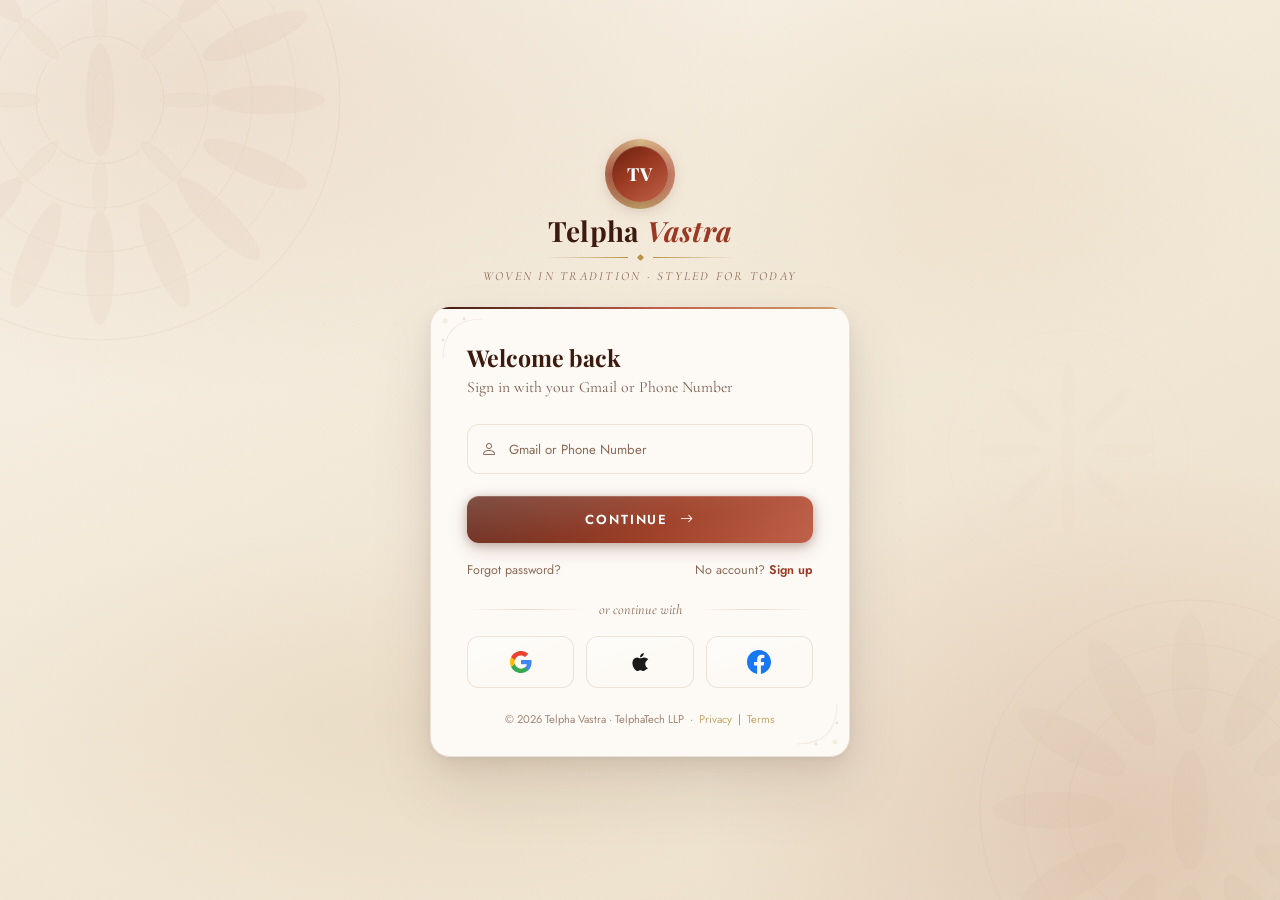
==== index.html @ 38abbd80 "update login and signup" ====
<!DOCTYPE html>
<html lang="en">
<head>
<meta charset="UTF-8">
<meta name="viewport" content="width=device-width, initial-scale=1.0">
<title>Telpha Vastra — Login</title>
<link href="https://fonts.googleapis.com/css2?family=Playfair+Display:ital,wght@0,600;0,700;0,800;1,600;1,700&family=Cormorant+Garamond:ital,wght@0,300;0,400;0,600;1,300;1,400&family=Jost:wght@300;400;500;600;700&display=swap" rel="stylesheet">
<link rel="stylesheet" href="https://cdn.jsdelivr.net/npm/bootstrap-icons@1.11.3/font/bootstrap-icons.min.css">

<style>
:root {
  --c-bg:        #f7f2eb;
  --c-surface:   #fdfaf6;
  --c-border:    rgba(180,140,100,0.22);
  --c-border-h:  rgba(155,58,34,0.5);
  --c-gold:      #b8934a;
  --c-gold-lt:   #d4af70;
  --c-brown:     #3d1a0e;
  --c-accent:    #9b3a22;
  --c-accent2:   #c0614a;
  --c-muted:     #8a6a56;
  --c-text:      #2a1208;
  --c-sub:       #7a5e4e;
  --radius-card: 20px;
  --radius-input:12px;
  --radius-btn:  12px;
  --shadow-card:
    0 2px 4px rgba(61,26,14,.04),
    0 8px 24px rgba(61,26,14,.08),
    0 32px 64px rgba(61,26,14,.10);
  --shadow-btn:
    0 2px 8px rgba(91,30,16,.25),
    0 6px 20px rgba(91,30,16,.20),
    inset 0 1px 0 rgba(255,255,255,.18);
  --transition: 0.22s cubic-bezier(.4,0,.2,1);
}

*, *::before, *::after { margin:0; padding:0; box-sizing:border-box; }
html, body { height:100%; font-family:'Jost',sans-serif; background:var(--c-bg); color:var(--c-text); -webkit-font-smoothing:antialiased; }

/* ── Full-screen centred layout ── */
.screen {
  min-height: 100vh;
  display: grid;
  place-items: center;
  padding: 24px 16px;
  position: relative;
  overflow: hidden;
}

/* ── Background ── */
.bg { position:fixed; inset:0; z-index:0; pointer-events:none; }
.bg::before {
  content:'';
  position:absolute; inset:0;
  background:
    radial-gradient(ellipse 70% 55% at 15%  8%,  rgba(196,149,106,.20) 0%, transparent 65%),
    radial-gradient(ellipse 55% 70% at 88% 92%,  rgba(155, 58, 34,.14) 0%, transparent 60%),
    radial-gradient(ellipse 45% 45% at 75% 18%,  rgba(201,169,110,.10) 0%, transparent 55%),
    radial-gradient(ellipse 60% 40% at 30% 80%,  rgba(180,140, 80,.10) 0%, transparent 55%),
    linear-gradient(155deg, #f9f4ec 0%, #f3e9d8 45%, #ece0ca 100%);
}
.bg-mandala { position:absolute; fill:none; stroke-linecap:round; }
.bg-mandala.m1 { width:520px; height:520px; top:-160px; left:-160px; opacity:.065; animation:mSpin 90s linear infinite; transform-origin:260px 260px; }
.bg-mandala.m2 { width:460px; height:460px; bottom:-140px; right:-140px; opacity:.055; animation:mSpin 110s linear infinite reverse; transform-origin:230px 230px; }
.bg-mandala.m3 { width:270px; height:270px; top:50%; right:6%; margin-top:-135px; opacity:.04; animation:mSpin 75s linear infinite; transform-origin:135px 135px; }
@keyframes mSpin { to { transform:rotate(360deg); } }
.bg-diamonds {
  position:absolute; inset:0;
  background-image:
    linear-gradient(45deg,  rgba(184,147,74,.07) 1px, transparent 1px),
    linear-gradient(-45deg, rgba(184,147,74,.07) 1px, transparent 1px);
  background-size:36px 36px;
  mask-image:radial-gradient(ellipse 80% 80% at 50% 50%, black 20%, transparent 75%);
  -webkit-mask-image:radial-gradient(ellipse 80% 80% at 50% 50%, black 20%, transparent 75%);
}
.bg-grain {
  position:absolute; inset:0;
  background-image:url("data:image/svg+xml,%3Csvg xmlns='http://www.w3.org/2000/svg' width='300' height='300'%3E%3Cfilter id='n'%3E%3CfeTurbulence type='fractalNoise' baseFrequency='.85' numOctaves='4' stitchTiles='stitch'/%3E%3C/filter%3E%3Crect width='300' height='300' filter='url(%23n)' opacity='.035'/%3E%3C/svg%3E");
  opacity:.6;
}

/* ── Card wrapper ── */
.card-wrap {
  position:relative; z-index:10;
  width:100%; max-width:420px;
  animation:cardRise .7s cubic-bezier(.16,1,.3,1) both;
}
@keyframes cardRise {
  from { opacity:0; transform:translateY(28px) scale(.98); }
  to   { opacity:1; transform:translateY(0)    scale(1);   }
}

/* ── Brand ── */
.brand {
  display:flex; flex-direction:column; align-items:center;
  margin-bottom:22px;
  animation:cardRise .7s .05s cubic-bezier(.16,1,.3,1) both;
}
.brand-seal {
  position:relative; width:62px; height:62px; margin-bottom:12px;
}
.brand-seal::before {
  content:'';
  position:absolute; inset:-4px; border-radius:50%;
  background:conic-gradient(var(--c-gold-lt) 0deg, var(--c-accent2) 90deg, var(--c-gold) 180deg, var(--c-accent) 270deg, var(--c-gold-lt) 360deg);
  animation:ringSpinGold 6s linear infinite; opacity:.75;
}
@keyframes ringSpinGold { to { transform:rotate(360deg); } }
.brand-seal-inner {
  position:absolute; inset:3px; border-radius:50%;
  background:linear-gradient(145deg,#6b2010,#9b3a22 45%,#c0614a);
  display:flex; align-items:center; justify-content:center;
  box-shadow:0 4px 18px rgba(91,30,16,.35),inset 0 1px 0 rgba(255,255,255,.18);
  z-index:1;
}
.brand-seal-inner span {
  font-family:'Playfair Display',serif; font-weight:800; font-size:18px;
  color:#fff; letter-spacing:.04em; user-select:none;
}
.brand-name {
  font-family:'Playfair Display',serif; font-weight:700;
  font-size:1.75rem; color:var(--c-brown); letter-spacing:.01em; line-height:1;
}
.brand-name i { font-style:italic; color:var(--c-accent); }
.brand-rule {
  display:flex; align-items:center; gap:10px;
  width:190px; margin-top:10px;
}
.brand-rule::before,.brand-rule::after {
  content:''; flex:1; height:1px;
}
.brand-rule::before { background:linear-gradient(90deg,transparent,var(--c-gold)); }
.brand-rule::after  { background:linear-gradient(90deg,var(--c-gold),transparent); }
.brand-rule-dot { width:5px; height:5px; background:var(--c-gold); border-radius:1px; transform:rotate(45deg); }
.brand-sub {
  font-family:'Cormorant Garamond',serif; font-style:italic;
  font-size:.78rem; color:var(--c-muted);
  letter-spacing:.18em; text-transform:uppercase; margin-top:8px;
}

/* ── Card ── */
.card {
  background:var(--c-surface);
  border:1px solid var(--c-border);
  border-radius:var(--radius-card);
  padding:36px 36px 28px;
  box-shadow:var(--shadow-card);
  position:relative; overflow:hidden;
}
.card::before {
  content:'';
  position:absolute; top:0; left:0; right:0; height:2.5px;
  background:linear-gradient(90deg,var(--c-brown),var(--c-accent2),var(--c-gold-lt),var(--c-accent2),var(--c-brown));
  background-size:220% 100%;
  animation:topBar 5s linear infinite;
}
@keyframes topBar { 0%{background-position:0% 50%} 100%{background-position:220% 50%} }
.corner { position:absolute; width:44px; height:44px; opacity:.13; pointer-events:none; }
.corner.tl { top:10px; left:10px; }
.corner.br { bottom:10px; right:10px; transform:rotate(180deg); }

/* ── Steps ── */
.step { display:none; }
.step.active {
  display:block;
  animation:stepIn .38s cubic-bezier(.16,1,.3,1) both;
}
.step.back-anim {
  animation:stepBack .38s cubic-bezier(.16,1,.3,1) both;
}
@keyframes stepIn   { from{opacity:0;transform:translateX(18px)}  to{opacity:1;transform:translateX(0)} }
@keyframes stepBack { from{opacity:0;transform:translateX(-18px)} to{opacity:1;transform:translateX(0)} }

/* ── Step header ── */
.step-head { margin-bottom:24px; }
.step-title { font-family:'Playfair Display',serif; font-weight:700; font-size:1.45rem; color:var(--c-brown); line-height:1.25; margin-bottom:5px; }
.step-sub   { font-family:'Cormorant Garamond',serif; font-size:.98rem; color:var(--c-sub); line-height:1.45; }

.btn-back {
  display:inline-flex; align-items:center; gap:6px;
  background:none; border:none; cursor:pointer;
  font-family:'Jost',sans-serif; font-size:.75rem; font-weight:500;
  color:var(--c-muted); letter-spacing:.05em; text-transform:uppercase;
  margin-bottom:18px; padding:0;
  transition:color var(--transition);
}
.btn-back:hover { color:var(--c-accent); }
.btn-back i { font-size:.85rem; }

/* ── Float-label inputs ── */
.field { position:relative; margin-bottom:14px; }
.field-icon {
  position:absolute; left:14px; top:50%;
  transform:translateY(-50%);
  color:var(--c-muted); font-size:16px;
  pointer-events:none; transition:color var(--transition); z-index:2;
}
.field-label {
  position:absolute; left:42px; top:50%;
  transform:translateY(-50%);
  font-size:.825rem; color:var(--c-muted);
  pointer-events:none; transition:all var(--transition);
  background:transparent; z-index:2; white-space:nowrap;
}
.field.active .field-label,
.field.filled .field-label {
  top:0; left:12px;
  font-size:.63rem; font-weight:600;
  letter-spacing:.07em; text-transform:uppercase;
  color:var(--c-accent);
  background:var(--c-surface); padding:0 5px; border-radius:3px;
}
.field.active .field-icon { color:var(--c-accent); }
.field-input {
  width:100%; padding:14px 14px 14px 42px;
  border:1.5px solid var(--c-border);
  border-radius:var(--radius-input);
  background:rgba(253,250,246,.55);
  font-family:'Jost',sans-serif; font-size:.9rem; color:var(--c-text);
  outline:none;
  transition:border-color var(--transition),box-shadow var(--transition),background var(--transition);
  appearance:none;
}
.field-input::placeholder { color:transparent; }
.field-input:focus {
  border-color:var(--c-accent);
  background:var(--c-surface);
  box-shadow:0 0 0 3.5px rgba(155,58,34,.09),0 2px 10px rgba(61,26,14,.05);
}

/* ── Primary button ── */
.btn-primary {
  width:100%; padding:14px 20px; margin-top:4px;
  background:linear-gradient(135deg,#5b1e10 0%,#9b3a22 55%,#c0614a 100%);
  color:#fff; border:none; border-radius:var(--radius-btn);
  font-family:'Jost',sans-serif; font-size:.82rem; font-weight:600;
  letter-spacing:.14em; text-transform:uppercase; cursor:pointer;
  position:relative; overflow:hidden;
  box-shadow:var(--shadow-btn);
  transition:transform var(--transition),box-shadow var(--transition);
}
.btn-primary::before {
  content:''; position:absolute; inset:0;
  background:linear-gradient(170deg,rgba(255,255,255,.22) 0%,rgba(255,255,255,.04) 55%,transparent 100%);
  pointer-events:none;
}
.btn-primary::after {
  content:''; position:absolute; inset:0;
  background:linear-gradient(90deg,transparent 0%,rgba(255,255,255,.28) 50%,transparent 100%);
  transform:translateX(-110%); transition:transform .55s ease;
}
.btn-primary:hover::after { transform:translateX(110%); }
.btn-primary:hover {
  transform:translateY(-2px);
  box-shadow:0 4px 12px rgba(91,30,16,.3),0 12px 28px rgba(91,30,16,.22),inset 0 1px 0 rgba(255,255,255,.18);
}
.btn-primary:active { transform:translateY(0); }
.btn-primary.loading { pointer-events:none; }
.btn-primary.loading .btn-label { opacity:0; }
.btn-spinner {
  display:none; position:absolute; top:50%; left:50%;
  transform:translate(-50%,-50%);
  width:19px; height:19px;
  border:2.5px solid rgba(255,255,255,.3); border-top-color:#fff;
  border-radius:50%; animation:spin .75s linear infinite;
}
.btn-primary.loading .btn-spinner { display:block; }
@keyframes spin { to{transform:translate(-50%,-50%) rotate(360deg)} }

/* ── Footer row ── */
.card-foot {
  display:flex; align-items:center; justify-content:space-between;
  margin-top:18px; font-size:.78rem; color:var(--c-muted);
}
.card-foot-right { display:flex; align-items:center; gap:4px; }
.link {
  background:none; border:none; cursor:pointer;
  font-family:'Jost',sans-serif; font-size:.78rem; color:var(--c-muted);
  padding:0; transition:color var(--transition);
}
.link:hover { color:var(--c-accent); }
.link.strong { color:var(--c-accent); font-weight:600; }
.link.strong:hover { color:var(--c-brown); }

/* ── Divider ── */
.divider { display:flex; align-items:center; gap:14px; margin:22px 0 18px; }
.divider::before,.divider::after { content:''; flex:1; height:1px; background:linear-gradient(90deg,transparent,rgba(180,140,100,.3),transparent); }
.divider-text { font-family:'Cormorant Garamond',serif; font-style:italic; font-size:.88rem; color:var(--c-muted); white-space:nowrap; }

/* ── Social buttons ── */
.social-row { display:flex; gap:12px; }
.social-btn {
  flex:1; height:52px;
  background:rgba(253,250,246,.7);
  border:1.5px solid var(--c-border);
  border-radius:var(--radius-input);
  cursor:pointer; display:flex; align-items:center; justify-content:center;
  position:relative; overflow:hidden;
  transition:transform var(--transition),border-color var(--transition),box-shadow var(--transition);
}
.social-btn::before {
  content:''; position:absolute; inset:0;
  background:linear-gradient(160deg,rgba(255,255,255,.55) 0%,transparent 55%);
  pointer-events:none;
}
.social-btn svg { width:24px; height:24px; display:block; position:relative; z-index:1; }
.social-btn:hover { transform:translateY(-2px); }
.social-btn.g:hover { border-color:rgba(234,67,53,.4); box-shadow:0 6px 18px rgba(234,67,53,.12); }
.social-btn.a:hover { border-color:rgba(40,40,40,.4);  box-shadow:0 6px 18px rgba(40,40,40,.10); }
.social-btn.f:hover { border-color:rgba(24,119,242,.4); box-shadow:0 6px 18px rgba(24,119,242,.12); }

/* ── Copyright ── */
.copyright { margin-top:22px; text-align:center; font-size:.7rem; color:var(--c-muted); line-height:1.65; opacity:.8; }
.copyright a { color:var(--c-gold); text-decoration:none; transition:color var(--transition); }
.copyright a:hover { color:var(--c-accent); }

/* ── OTP ── */
.otp-row { display:flex; gap:9px; margin-bottom:14px; justify-content:center; }
.otp-box {
  width:50px; height:56px;
  border:1.5px solid var(--c-border);
  border-radius:10px;
  background:rgba(253,250,246,.55);
  font-family:'Playfair Display',serif; font-size:1.35rem; font-weight:700;
  color:var(--c-brown); text-align:center; outline:none;
  transition:all .2s; caret-color:var(--c-accent);
}
.otp-box:focus {
  border-color:var(--c-accent); background:var(--c-surface);
  box-shadow:0 0 0 3.5px rgba(155,58,34,.09);
  transform:translateY(-2px) scale(1.04);
}
.otp-box.has { border-color:rgba(180,140,100,.5); background:rgba(240,232,218,.4); }
.otp-hint { text-align:center; font-size:.76rem; color:var(--c-muted); margin-bottom:18px; }
.otp-hint .resend { color:var(--c-accent); font-weight:600; cursor:pointer; transition:color var(--transition); }
.otp-hint .resend:hover { color:var(--c-brown); }

/* ── Success ── */
.success-body { text-align:center; padding:12px 0 4px; }
.success-ring {
  width:76px; height:76px; margin:0 auto 18px; border-radius:50%;
  border:2px solid rgba(16,185,129,.3);
  background:radial-gradient(circle,rgba(16,185,129,.1) 0%,rgba(16,185,129,.03) 100%);
  display:flex; align-items:center; justify-content:center;
  font-size:1.9rem; color:#10b981;
  animation:popIn .5s cubic-bezier(.16,1,.3,1) both;
}
@keyframes popIn { from{transform:scale(.5);opacity:0} to{transform:scale(1);opacity:1} }

/* ── Toast ── */
#toast {
  position:fixed; bottom:28px; left:50%;
  transform:translateX(-50%) translateY(80px);
  background:linear-gradient(135deg,#3d1a0e,#5b1e10);
  color:#fff; padding:11px 22px; border-radius:50px;
  font-size:.8rem; font-weight:500; letter-spacing:.02em;
  box-shadow:0 8px 28px rgba(61,26,14,.28);
  transition:transform .38s cubic-bezier(.16,1,.3,1);
  z-index:9999; white-space:nowrap; pointer-events:none;
}
#toast.on { transform:translateX(-50%) translateY(0); }

@media(max-width:480px){
  .card{padding:28px 20px 22px; border-radius:16px;}
  .brand-name{font-size:1.5rem;}
  .otp-box{width:42px;height:50px;font-size:1.2rem;}
  .social-btn{height:48px;}
}
</style>
</head>
<body>

<div class="bg">
  <svg class="bg-mandala m1" viewBox="0 0 520 520" xmlns="http://www.w3.org/2000/svg">
    <g transform="translate(260,260)" stroke="#9b3a22" fill="none">
      <circle r="240" stroke-width=".8"/><circle r="196" stroke-width=".6"/>
      <circle r="152" stroke-width=".8"/><circle r="108" stroke-width=".6"/><circle r="64" stroke-width=".8"/>
      <ellipse id="A" rx="14" ry="56" fill="#9b3a22" opacity=".42"/>
      <use href="#A" transform="rotate(0)    translate(0,-168)"/>
      <use href="#A" transform="rotate(22.5) translate(0,-168)"/>
      <use href="#A" transform="rotate(45)   translate(0,-168)"/>
      <use href="#A" transform="rotate(67.5) translate(0,-168)"/>
      <use href="#A" transform="rotate(90)   translate(0,-168)"/>
      <use href="#A" transform="rotate(112.5)translate(0,-168)"/>
      <use href="#A" transform="rotate(135)  translate(0,-168)"/>
      <use href="#A" transform="rotate(157.5)translate(0,-168)"/>
      <use href="#A" transform="rotate(180)  translate(0,-168)"/>
      <use href="#A" transform="rotate(202.5)translate(0,-168)"/>
      <use href="#A" transform="rotate(225)  translate(0,-168)"/>
      <use href="#A" transform="rotate(247.5)translate(0,-168)"/>
      <use href="#A" transform="rotate(270)  translate(0,-168)"/>
      <use href="#A" transform="rotate(292.5)translate(0,-168)"/>
      <use href="#A" transform="rotate(315)  translate(0,-168)"/>
      <use href="#A" transform="rotate(337.5)translate(0,-168)"/>
      <ellipse id="B" rx="7" ry="28" fill="#c9a96e" opacity=".48"/>
      <use href="#B" transform="rotate(0)   translate(0,-88)"/>
      <use href="#B" transform="rotate(45)  translate(0,-88)"/>
      <use href="#B" transform="rotate(90)  translate(0,-88)"/>
      <use href="#B" transform="rotate(135) translate(0,-88)"/>
      <use href="#B" transform="rotate(180) translate(0,-88)"/>
      <use href="#B" transform="rotate(225) translate(0,-88)"/>
      <use href="#B" transform="rotate(270) translate(0,-88)"/>
      <use href="#B" transform="rotate(315) translate(0,-88)"/>
    </g>
  </svg>

  <svg class="bg-mandala m2" viewBox="0 0 460 460" xmlns="http://www.w3.org/2000/svg">
    <g transform="translate(230,230)" stroke="#8b5e3c" fill="none">
      <circle r="210" stroke-width=".8"/><circle r="166" stroke-width=".6"/><circle r="122" stroke-width=".8"/>
      <ellipse id="C" rx="18" ry="60" fill="#8b5e3c" opacity=".38"/>
      <use href="#C" transform="rotate(0)   translate(0,-136)"/>
      <use href="#C" transform="rotate(30)  translate(0,-136)"/>
      <use href="#C" transform="rotate(60)  translate(0,-136)"/>
      <use href="#C" transform="rotate(90)  translate(0,-136)"/>
      <use href="#C" transform="rotate(120) translate(0,-136)"/>
      <use href="#C" transform="rotate(150) translate(0,-136)"/>
      <use href="#C" transform="rotate(180) translate(0,-136)"/>
      <use href="#C" transform="rotate(210) translate(0,-136)"/>
      <use href="#C" transform="rotate(240) translate(0,-136)"/>
      <use href="#C" transform="rotate(270) translate(0,-136)"/>
      <use href="#C" transform="rotate(300) translate(0,-136)"/>
      <use href="#C" transform="rotate(330) translate(0,-136)"/>
    </g>
  </svg>

  <svg class="bg-mandala m3" viewBox="0 0 270 270" xmlns="http://www.w3.org/2000/svg">
    <g transform="translate(135,135)" stroke="#c9a96e" fill="none">
      <circle r="120" stroke-width=".7"/><circle r="86" stroke-width=".5"/>
      <ellipse id="D" rx="7" ry="30" fill="#c9a96e" opacity=".38"/>
      <use href="#D" transform="rotate(0)   translate(0,-56)"/>
      <use href="#D" transform="rotate(45)  translate(0,-56)"/>
      <use href="#D" transform="rotate(90)  translate(0,-56)"/>
      <use href="#D" transform="rotate(135) translate(0,-56)"/>
      <use href="#D" transform="rotate(180) translate(0,-56)"/>
      <use href="#D" transform="rotate(225) translate(0,-56)"/>
      <use href="#D" transform="rotate(270) translate(0,-56)"/>
      <use href="#D" transform="rotate(315) translate(0,-56)"/>
    </g>
  </svg>

  <div class="bg-diamonds"></div>
  <div class="bg-grain"></div>
</div>

<div class="screen">
  <div class="card-wrap">

    <div class="brand">
      <div class="brand-seal">
        <div class="brand-seal-inner"><span>TV</span></div>
      </div>
      <div class="brand-name">Telpha <i>Vastra</i></div>
      <div class="brand-rule"><div class="brand-rule-dot"></div></div>
      <div class="brand-sub">Woven in Tradition · Styled for Today</div>
    </div>

    <div class="card">
      <svg class="corner tl" viewBox="0 0 44 44" fill="none" xmlns="http://www.w3.org/2000/svg">
        <path d="M2 42 Q2 2 42 2" stroke="#b8934a" stroke-width="1.2"/>
        <circle cx="4" cy="4" r="2.5" fill="#b8934a"/>
        <circle cx="23" cy="2" r="1.4" fill="#9b3a22"/>
        <circle cx="2"  cy="23" r="1.4" fill="#9b3a22"/>
      </svg>
      <svg class="corner br" viewBox="0 0 44 44" fill="none" xmlns="http://www.w3.org/2000/svg">
        <path d="M2 42 Q2 2 42 2" stroke="#b8934a" stroke-width="1.2"/>
        <circle cx="4" cy="4" r="2.5" fill="#b8934a"/>
        <circle cx="23" cy="2" r="1.4" fill="#9b3a22"/>
        <circle cx="2"  cy="23" r="1.4" fill="#9b3a22"/>
      </svg>

      <div class="step active" id="s1">
        <div class="step-head">
          <div class="step-title">Welcome back</div>
          <div class="step-sub">Sign in with your Gmail or Phone Number</div>
        </div>

        <div class="field" id="f-cred">
          <i class="bi bi-person field-icon"></i>
          <span class="field-label">Gmail or Phone Number</span>
          <input class="field-input" id="i-cred" type="text" placeholder="Gmail or Phone Number"
            onfocus="fFocus('f-cred')" onblur="fBlur('f-cred','i-cred')"
            oninput="fInput('f-cred','i-cred')" onkeydown="if(event.key==='Enter')sendOTP(document.getElementById('b-send'))">
        </div>

        <button class="btn-primary" id="b-send" onclick="sendOTP(this)" style="margin-top:8px;">
          <span class="btn-label">Continue &nbsp;<i class="bi bi-arrow-right"></i></span>
          <div class="btn-spinner"></div>
        </button>

        <div class="card-foot">
          <button class="link" onclick="go('s-forgot')">Forgot password?</button>
          <div class="card-foot-right">
            <span>No account?</span>
            <button class="link strong" onclick="go('s-signup')">Sign up</button>
          </div>
        </div>

        <div class="divider"><span class="divider-text">or continue with</span></div>

        <div class="social-row">
          <button class="social-btn g" title="Google" onclick="socialLogin('Google')">
            <svg viewBox="0 0 24 24">
              <path d="M22.56 12.25c0-.78-.07-1.53-.2-2.25H12v4.26h5.92c-.26 1.37-1.04 2.53-2.21 3.31v2.77h3.57c2.08-1.92 3.28-4.74 3.28-8.09z" fill="#4285F4"/>
              <path d="M12 23c2.97 0 5.46-.98 7.28-2.66l-3.57-2.77c-.98.66-2.23 1.06-3.71 1.06-2.86 0-5.29-1.93-6.16-4.53H2.18v2.84C3.99 20.53 7.7 23 12 23z" fill="#34A853"/>
              <path d="M5.84 14.09c-.22-.66-.35-1.36-.35-2.09s.13-1.43.35-2.09V7.07H2.18C1.43 8.55 1 10.22 1 12s.43 3.45 1.18 4.93l2.85-2.22.81-.62z" fill="#FBBC05"/>
              <path d="M12 5.38c1.62 0 3.06.56 4.21 1.64l3.15-3.15C17.45 2.09 14.97 1 12 1 7.7 1 3.99 3.47 2.18 7.07l3.66 2.84c.87-2.6 3.3-4.53 6.16-4.53z" fill="#EA4335"/>
            </svg>
          </button>
          <button class="social-btn a" title="Apple" onclick="socialLogin('Apple')">
            <svg viewBox="0 0 24 24">
              <path d="M17.05 20.28c-.98.95-2.05.8-3.08.35-1.09-.46-2.09-.48-3.24 0-1.44.62-2.2.44-3.06-.35C2.79 15.25 3.51 7.7 9.05 7.4c1.46.07 2.49.83 3.35.87.86.04 2.45-.98 4.09-.79 2.48.32 3.88 1.75 3.88 1.75s-3.37 1.95-3.09 5.22c.23 2.69 2.41 3.68 2.77 3.83zM12.03 7.25c-.15-2.23 1.66-4.07 3.74-4.25.29 2.58-2.34 4.5-3.74 4.25z" fill="#1a1a1a"/>
            </svg>
          </button>
          <button class="social-btn f" title="Facebook" onclick="socialLogin('Facebook')">
            <svg viewBox="0 0 24 24">
              <path d="M24 12.073c0-6.627-5.373-12-12-12s-12 5.373-12 12c0 5.99 4.388 10.954 10.125 11.854v-8.385H7.078v-3.47h3.047V9.43c0-3.007 1.792-4.669 4.533-4.669 1.312 0 2.686.235 2.686.235v2.953H15.83c-1.491 0-1.956.925-1.956 1.874v2.25h3.328l-.532 3.47h-2.796v8.385C19.612 23.027 24 18.062 24 12.073z" fill="#1877F2"/>
            </svg>
          </button>
        </div>

        <div class="copyright">
          &copy; 2026 Telpha Vastra · TelphaTech LLP &nbsp;·&nbsp;
          <a href="#">Privacy</a> &nbsp;|&nbsp; <a href="#">Terms</a>
        </div>
      </div>

      <div class="step" id="s2">
        <button class="btn-back" onclick="goBack('s1')"><i class="bi bi-arrow-left"></i> Back</button>
        <div class="step-head">
          <div class="step-title">Verify your identity</div>
          <div class="step-sub" id="otp-sub">Enter the 6-digit OTP sent to your account</div>
        </div>

        <div class="otp-row">
          <input type="text" inputmode="numeric" maxlength="1" class="otp-box" id="o1" oninput="oIn(this,null,'o2')" onkeydown="oKey(event,null,'o1')">
          <input type="text" inputmode="numeric" maxlength="1" class="otp-box" id="o2" oninput="oIn(this,'o1','o3')" onkeydown="oKey(event,'o1','o2')">
          <input type="text" inputmode="numeric" maxlength="1" class="otp-box" id="o3" oninput="oIn(this,'o2','o4')" onkeydown="oKey(event,'o2','o3')">
          <input type="text" inputmode="numeric" maxlength="1" class="otp-box" id="o4" oninput="oIn(this,'o3','o5')" onkeydown="oKey(event,'o3','o4')">
          <input type="text" inputmode="numeric" maxlength="1" class="otp-box" id="o5" oninput="oIn(this,'o4','o6')" onkeydown="oKey(event,'o4','o5')">
          <input type="text" inputmode="numeric" maxlength="1" class="otp-box" id="o6" oninput="oIn(this,'o5',null)"  onkeydown="oKey(event,'o5','o6')">
        </div>

        <div class="otp-hint">
          Didn't receive it?
          <span class="resend" id="resend-btn" onclick="resendOTP()">Resend OTP</span>
          <span id="timer-txt"></span>
        </div>

        <button class="btn-primary" id="b-verify" onclick="verifyOTP(this)">
          <span class="btn-label">Verify &amp; Sign In &nbsp;<i class="bi bi-shield-check"></i></span>
          <div class="btn-spinner"></div>
        </button>

        <div class="copyright" style="margin-top:18px;">
          &copy; 2026 Telpha Vastra &nbsp;·&nbsp; <a href="#">Privacy</a> | <a href="#">Terms</a>
        </div>
      </div>

      <div class="step" id="s3">
        <div class="success-body">
          <div class="success-ring"><i class="bi bi-check-lg"></i></div>
          <div class="step-title" style="margin-bottom:6px;">You're in! 🎉</div>
          <div class="step-sub" style="margin-bottom:24px;">Logged in successfully.<br>Taking you to Telpha Vastra…</div>
          <button class="btn-primary" onclick="toast('Redirecting to collection…')">
            <span class="btn-label">Explore Collection &nbsp;<i class="bi bi-arrow-right"></i></span>
            <div class="btn-spinner"></div>
          </button>
        </div>
      </div>

      <div class="step" id="s-signup">
        <button class="btn-back" onclick="goBack('s1')"><i class="bi bi-arrow-left"></i> Back</button>
        <div class="step-head">
          <div class="step-title">Create account</div>
          <div class="step-sub">Join Telpha Vastra — fashion meets heritage</div>
        </div>
        <div class="field" id="f-name">
          <i class="bi bi-person field-icon"></i>
          <span class="field-label">Full Name</span>
          <input class="field-input" type="text" placeholder="Full Name"
            onfocus="fFocus('f-name')" onblur="fBlurEl('f-name',this)" oninput="fInputEl('f-name',this)">
        </div>
        <div class="field" id="f-email">
          <i class="bi bi-envelope field-icon"></i>
          <span class="field-label">Email Address</span>
          <input class="field-input" type="email" placeholder="Email Address"
            onfocus="fFocus('f-email')" onblur="fBlurEl('f-email',this)" oninput="fInputEl('f-email',this)">
        </div>
        <div class="field" id="f-phone">
          <i class="bi bi-phone field-icon"></i>
          <span class="field-label">Phone Number</span>
          <input class="field-input" type="tel" placeholder="Phone Number"
            onfocus="fFocus('f-phone')" onblur="fBlurEl('f-phone',this)" oninput="fInputEl('f-phone',this)">
        </div>
        <button class="btn-primary" onclick="doSignup(this)" style="margin-top:6px;">
          <span class="btn-label">Create Account &nbsp;<i class="bi bi-person-plus"></i></span>
          <div class="btn-spinner"></div>
        </button>
        <div class="card-foot" style="justify-content:center;gap:6px;margin-top:16px;">
          <span>Already have an account?</span>
          <button class="link strong" onclick="goBack('s1')">Sign in</button>
        </div>
      </div>

      <div class="step" id="s-forgot">
        <button class="btn-back" onclick="goBack('s1')"><i class="bi bi-arrow-left"></i> Back</button>
        <div class="step-head">
          <div class="step-title">Reset password</div>
          <div class="step-sub">Enter your email or phone — we'll send a reset link</div>
        </div>
        <div class="field" id="f-reset">
          <i class="bi bi-envelope field-icon"></i>
          <span class="field-label">Email or Phone</span>
          <input class="field-input" type="text" placeholder="Email or Phone"
            onfocus="fFocus('f-reset')" onblur="fBlurEl('f-reset',this)" oninput="fInputEl('f-reset',this)">
        </div>
        <button class="btn-primary" onclick="doReset(this)" style="margin-top:6px;">
          <span class="btn-label">Send Reset Link &nbsp;<i class="bi bi-send"></i></span>
          <div class="btn-spinner"></div>
        </button>
      </div>

    </div></div></div><div id="toast"></div>

<script>
/* Float-label helpers */
function fFocus(id){ document.getElementById(id).classList.add('active'); }
function fBlur(id,inputId){
  document.getElementById(id).classList.remove('active');
  document.getElementById(id).classList.toggle('filled',!!document.getElementById(inputId).value.trim());
}
function fBlurEl(id,el){
  document.getElementById(id).classList.remove('active');
  document.getElementById(id).classList.toggle('filled',!!el.value.trim());
}
function fInput(id,inputId){
  document.getElementById(id).classList.toggle('filled',!!document.getElementById(inputId).value.trim());
}
function fInputEl(id,el){
  document.getElementById(id).classList.toggle('filled',!!el.value.trim());
}

/* Step nav */
function go(id){
  document.querySelectorAll('.step').forEach(s=>s.classList.remove('active','back-anim'));
  document.getElementById(id).classList.add('active');
}
function goBack(id){
  document.querySelectorAll('.step').forEach(s=>s.classList.remove('active','back-anim'));
  const t=document.getElementById(id);
  t.classList.add('active','back-anim');
}

/* Toast */
function toast(msg){
  const el=document.getElementById('toast');
  el.textContent=msg; el.classList.add('on');
  clearTimeout(window._tt);
  window._tt=setTimeout(()=>el.classList.remove('on'),3000);
}

/* Send OTP */
function sendOTP(btn){
  const cred=document.getElementById('i-cred').value.trim();
  if(!cred){ shake('f-cred'); toast('Please enter your Gmail or Phone Number'); return; }
  btn.classList.add('loading');
  setTimeout(()=>{
    btn.classList.remove('loading');
    const m=cred.includes('@')
      ? cred.replace(/(.{2}).+(@.+)/,'$1****$2')
      : cred.slice(0,2)+'****'+cred.slice(-2);
    document.getElementById('otp-sub').textContent=`OTP sent to ${m}`;
    go('s2'); startTimer();
    document.getElementById('o1').focus();
    toast('OTP sent successfully ✓');
  },1700);
}

/* OTP input */
function oIn(el,pId,nId){
  el.value=el.value.replace(/\D/g,'');
  el.classList.toggle('has',!!el.value);
  if(el.value&&nId) document.getElementById(nId).focus();
  const ids=['o1','o2','o3','o4','o5','o6'];
  if(ids.every(id=>document.getElementById(id).value))
    setTimeout(()=>verifyOTP(document.getElementById('b-verify')),280);
}
function oKey(e,pId,curId){
  if(e.key==='Backspace'){
    const cur=document.getElementById(curId);
    if(!cur.value&&pId){
      const p=document.getElementById(pId);
      p.value=''; p.classList.remove('has'); p.focus();
    }
  }
}

/* Verify */
function verifyOTP(btn){
  const otp=['o1','o2','o3','o4','o5','o6'].map(id=>document.getElementById(id).value).join('');
  if(otp.length<6){ toast('Please complete the 6-digit OTP'); return; }
  btn.classList.add('loading');
  setTimeout(()=>{ btn.classList.remove('loading'); go('s3'); toast('Welcome to Telpha Vastra! 🎉'); },1900);
}

/* Timer */
let _timer;
function startTimer(){
  clearInterval(_timer);
  let s=30;
  const txt=document.getElementById('timer-txt');
  const btn=document.getElementById('resend-btn');
  btn.style.opacity='.35'; btn.style.pointerEvents='none';
  txt.textContent=` (${s}s)`;
  _timer=setInterval(()=>{
    s--;
    if(s<=0){ clearInterval(_timer); txt.textContent=''; btn.style.opacity=''; btn.style.pointerEvents=''; }
    else txt.textContent=` (${s}s)`;
  },1000);
}
function resendOTP(){
  ['o1','o2','o3','o4','o5','o6'].forEach(id=>{ const e=document.getElementById(id); e.value=''; e.classList.remove('has'); });
  document.getElementById('o1').focus();
  startTimer(); toast('OTP resent ✓');
}

/* Social */
function socialLogin(p){ toast(`Connecting with ${p}…`); }

/* Sign up */
function doSignup(btn){
  btn.classList.add('loading');
  setTimeout(()=>{ btn.classList.remove('loading'); go('s2'); startTimer(); document.getElementById('o1').focus(); toast('Account created! Verify with OTP ✓'); },1700);
}

/* Reset */
function doReset(btn){
  btn.classList.add('loading');
  setTimeout(()=>{ btn.classList.remove('loading'); goBack('s1'); toast('Reset link sent ✓'); },1500);
}

/* Shake animation */
function shake(id){
  document.getElementById(id).animate([
    {transform:'translateX(0)'},{transform:'translateX(-7px)'},
    {transform:'translateX(7px)'},{transform:'translateX(-5px)'},
    {transform:'translateX(5px)'},{transform:'translateX(0)'}
  ],{duration:380,easing:'ease'});
}
</script>
</body>
</html>
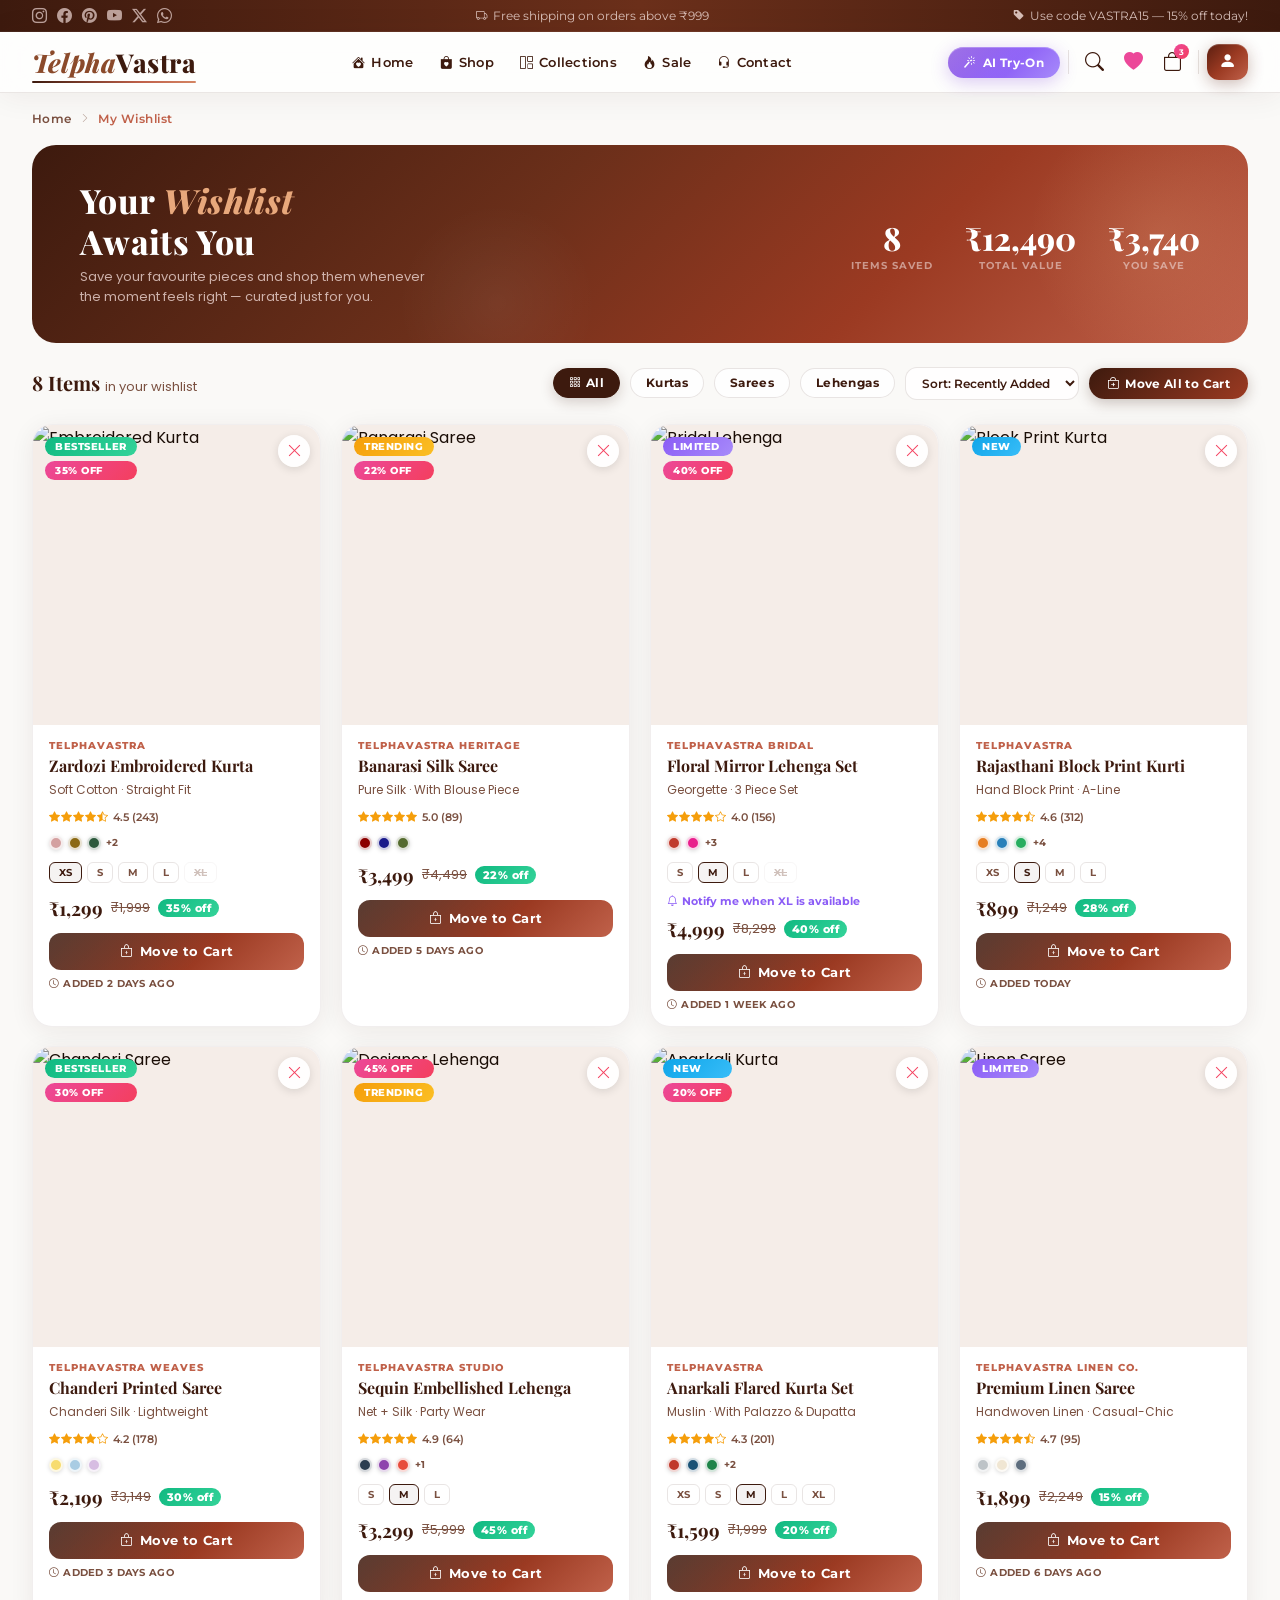
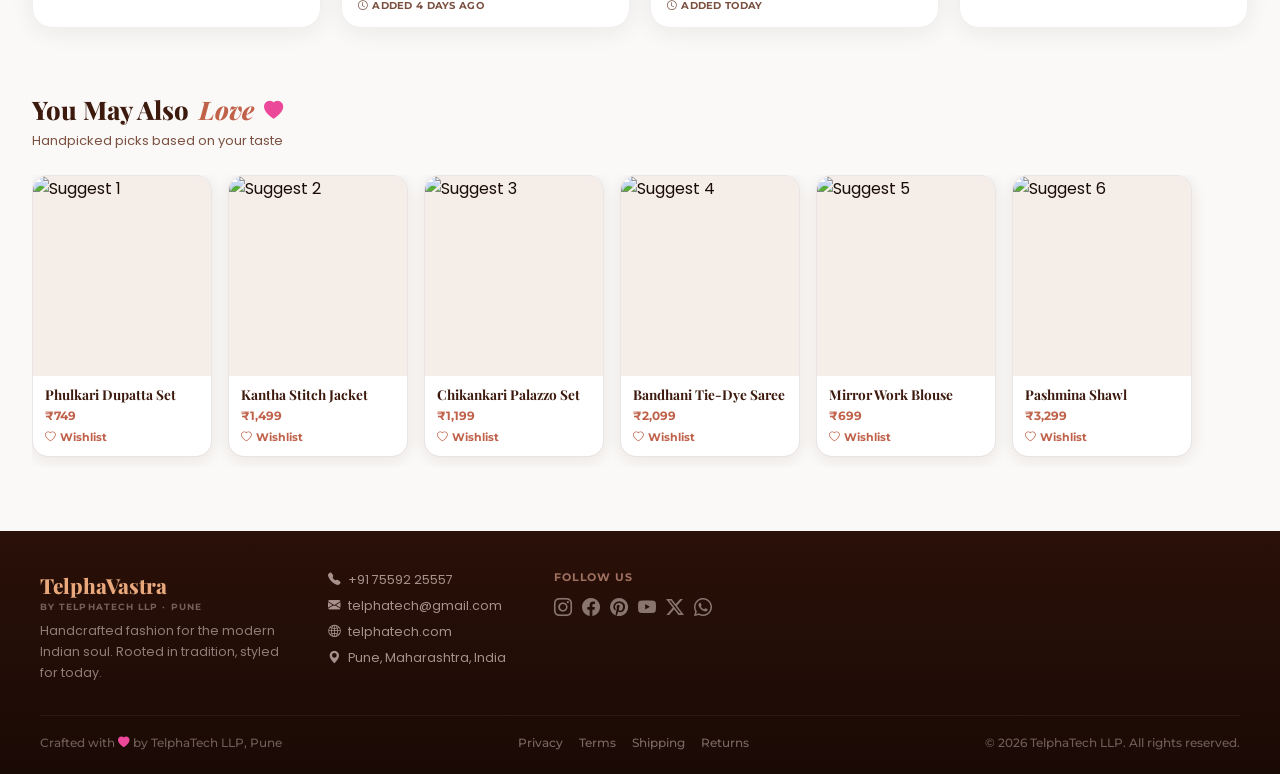
==== commit cdaf8bb5: "New Wishlistpage" ====
--- a/index.html
+++ b/index.html
@@ -3,751 +3,1082 @@
 <head>
 <meta charset="UTF-8">
 <meta name="viewport" content="width=device-width, initial-scale=1.0">
-<title>Telpha Vastra — Login</title>
-<link href="https://fonts.googleapis.com/css2?family=Playfair+Display:ital,wght@0,600;0,700;0,800;1,600;1,700&family=Cormorant+Garamond:ital,wght@0,300;0,400;0,600;1,300;1,400&family=Jost:wght@300;400;500;600;700&display=swap" rel="stylesheet">
+<title>My Wishlist — TelphaVastra</title>
+<link href="https://fonts.googleapis.com/css2?family=Playfair+Display:ital,wght@0,700;0,800;1,600&family=Poppins:wght@300;400;500;600&family=Montserrat:wght@500;600;700;800&display=swap" rel="stylesheet">
 <link rel="stylesheet" href="https://cdn.jsdelivr.net/npm/bootstrap-icons@1.11.3/font/bootstrap-icons.min.css">
 
 <style>
-:root {
-  --c-bg:        #f7f2eb;
-  --c-surface:   #fdfaf6;
-  --c-border:    rgba(180,140,100,0.22);
-  --c-border-h:  rgba(155,58,34,0.5);
-  --c-gold:      #b8934a;
-  --c-gold-lt:   #d4af70;
-  --c-brown:     #3d1a0e;
-  --c-accent:    #9b3a22;
-  --c-accent2:   #c0614a;
-  --c-muted:     #8a6a56;
-  --c-text:      #2a1208;
-  --c-sub:       #7a5e4e;
-  --radius-card: 20px;
-  --radius-input:12px;
-  --radius-btn:  12px;
-  --shadow-card:
-    0 2px 4px rgba(61,26,14,.04),
-    0 8px 24px rgba(61,26,14,.08),
-    0 32px 64px rgba(61,26,14,.10);
-  --shadow-btn:
-    0 2px 8px rgba(91,30,16,.25),
-    0 6px 20px rgba(91,30,16,.20),
-    inset 0 1px 0 rgba(255,255,255,.18);
-  --transition: 0.22s cubic-bezier(.4,0,.2,1);
-}
-
-*, *::before, *::after { margin:0; padding:0; box-sizing:border-box; }
-html, body { height:100%; font-family:'Jost',sans-serif; background:var(--c-bg); color:var(--c-text); -webkit-font-smoothing:antialiased; }
-
-/* ── Full-screen centred layout ── */
-.screen {
-  min-height: 100vh;
-  display: grid;
-  place-items: center;
-  padding: 24px 16px;
-  position: relative;
-  overflow: hidden;
-}
-
-/* ── Background ── */
-.bg { position:fixed; inset:0; z-index:0; pointer-events:none; }
-.bg::before {
-  content:'';
-  position:absolute; inset:0;
-  background:
-    radial-gradient(ellipse 70% 55% at 15%  8%,  rgba(196,149,106,.20) 0%, transparent 65%),
-    radial-gradient(ellipse 55% 70% at 88% 92%,  rgba(155, 58, 34,.14) 0%, transparent 60%),
-    radial-gradient(ellipse 45% 45% at 75% 18%,  rgba(201,169,110,.10) 0%, transparent 55%),
-    radial-gradient(ellipse 60% 40% at 30% 80%,  rgba(180,140, 80,.10) 0%, transparent 55%),
-    linear-gradient(155deg, #f9f4ec 0%, #f3e9d8 45%, #ece0ca 100%);
-}
-.bg-mandala { position:absolute; fill:none; stroke-linecap:round; }
-.bg-mandala.m1 { width:520px; height:520px; top:-160px; left:-160px; opacity:.065; animation:mSpin 90s linear infinite; transform-origin:260px 260px; }
-.bg-mandala.m2 { width:460px; height:460px; bottom:-140px; right:-140px; opacity:.055; animation:mSpin 110s linear infinite reverse; transform-origin:230px 230px; }
-.bg-mandala.m3 { width:270px; height:270px; top:50%; right:6%; margin-top:-135px; opacity:.04; animation:mSpin 75s linear infinite; transform-origin:135px 135px; }
-@keyframes mSpin { to { transform:rotate(360deg); } }
-.bg-diamonds {
-  position:absolute; inset:0;
-  background-image:
-    linear-gradient(45deg,  rgba(184,147,74,.07) 1px, transparent 1px),
-    linear-gradient(-45deg, rgba(184,147,74,.07) 1px, transparent 1px);
-  background-size:36px 36px;
-  mask-image:radial-gradient(ellipse 80% 80% at 50% 50%, black 20%, transparent 75%);
-  -webkit-mask-image:radial-gradient(ellipse 80% 80% at 50% 50%, black 20%, transparent 75%);
-}
-.bg-grain {
-  position:absolute; inset:0;
-  background-image:url("data:image/svg+xml,%3Csvg xmlns='http://www.w3.org/2000/svg' width='300' height='300'%3E%3Cfilter id='n'%3E%3CfeTurbulence type='fractalNoise' baseFrequency='.85' numOctaves='4' stitchTiles='stitch'/%3E%3C/filter%3E%3Crect width='300' height='300' filter='url(%23n)' opacity='.035'/%3E%3C/svg%3E");
-  opacity:.6;
-}
-
-/* ── Card wrapper ── */
-.card-wrap {
-  position:relative; z-index:10;
-  width:100%; max-width:420px;
-  animation:cardRise .7s cubic-bezier(.16,1,.3,1) both;
-}
-@keyframes cardRise {
-  from { opacity:0; transform:translateY(28px) scale(.98); }
-  to   { opacity:1; transform:translateY(0)    scale(1);   }
-}
-
-/* ── Brand ── */
-.brand {
-  display:flex; flex-direction:column; align-items:center;
-  margin-bottom:22px;
-  animation:cardRise .7s .05s cubic-bezier(.16,1,.3,1) both;
-}
-.brand-seal {
-  position:relative; width:62px; height:62px; margin-bottom:12px;
-}
-.brand-seal::before {
-  content:'';
-  position:absolute; inset:-4px; border-radius:50%;
-  background:conic-gradient(var(--c-gold-lt) 0deg, var(--c-accent2) 90deg, var(--c-gold) 180deg, var(--c-accent) 270deg, var(--c-gold-lt) 360deg);
-  animation:ringSpinGold 6s linear infinite; opacity:.75;
-}
-@keyframes ringSpinGold { to { transform:rotate(360deg); } }
-.brand-seal-inner {
-  position:absolute; inset:3px; border-radius:50%;
-  background:linear-gradient(145deg,#6b2010,#9b3a22 45%,#c0614a);
-  display:flex; align-items:center; justify-content:center;
-  box-shadow:0 4px 18px rgba(91,30,16,.35),inset 0 1px 0 rgba(255,255,255,.18);
-  z-index:1;
-}
-.brand-seal-inner span {
-  font-family:'Playfair Display',serif; font-weight:800; font-size:18px;
-  color:#fff; letter-spacing:.04em; user-select:none;
-}
-.brand-name {
-  font-family:'Playfair Display',serif; font-weight:700;
-  font-size:1.75rem; color:var(--c-brown); letter-spacing:.01em; line-height:1;
-}
-.brand-name i { font-style:italic; color:var(--c-accent); }
-.brand-rule {
-  display:flex; align-items:center; gap:10px;
-  width:190px; margin-top:10px;
-}
-.brand-rule::before,.brand-rule::after {
-  content:''; flex:1; height:1px;
-}
-.brand-rule::before { background:linear-gradient(90deg,transparent,var(--c-gold)); }
-.brand-rule::after  { background:linear-gradient(90deg,var(--c-gold),transparent); }
-.brand-rule-dot { width:5px; height:5px; background:var(--c-gold); border-radius:1px; transform:rotate(45deg); }
-.brand-sub {
-  font-family:'Cormorant Garamond',serif; font-style:italic;
-  font-size:.78rem; color:var(--c-muted);
-  letter-spacing:.18em; text-transform:uppercase; margin-top:8px;
-}
-
-/* ── Card ── */
-.card {
-  background:var(--c-surface);
-  border:1px solid var(--c-border);
-  border-radius:var(--radius-card);
-  padding:36px 36px 28px;
-  box-shadow:var(--shadow-card);
-  position:relative; overflow:hidden;
-}
-.card::before {
-  content:'';
-  position:absolute; top:0; left:0; right:0; height:2.5px;
-  background:linear-gradient(90deg,var(--c-brown),var(--c-accent2),var(--c-gold-lt),var(--c-accent2),var(--c-brown));
-  background-size:220% 100%;
-  animation:topBar 5s linear infinite;
-}
-@keyframes topBar { 0%{background-position:0% 50%} 100%{background-position:220% 50%} }
-.corner { position:absolute; width:44px; height:44px; opacity:.13; pointer-events:none; }
-.corner.tl { top:10px; left:10px; }
-.corner.br { bottom:10px; right:10px; transform:rotate(180deg); }
-
-/* ── Steps ── */
-.step { display:none; }
-.step.active {
-  display:block;
-  animation:stepIn .38s cubic-bezier(.16,1,.3,1) both;
-}
-.step.back-anim {
-  animation:stepBack .38s cubic-bezier(.16,1,.3,1) both;
-}
-@keyframes stepIn   { from{opacity:0;transform:translateX(18px)}  to{opacity:1;transform:translateX(0)} }
-@keyframes stepBack { from{opacity:0;transform:translateX(-18px)} to{opacity:1;transform:translateX(0)} }
-
-/* ── Step header ── */
-.step-head { margin-bottom:24px; }
-.step-title { font-family:'Playfair Display',serif; font-weight:700; font-size:1.45rem; color:var(--c-brown); line-height:1.25; margin-bottom:5px; }
-.step-sub   { font-family:'Cormorant Garamond',serif; font-size:.98rem; color:var(--c-sub); line-height:1.45; }
-
-.btn-back {
-  display:inline-flex; align-items:center; gap:6px;
-  background:none; border:none; cursor:pointer;
-  font-family:'Jost',sans-serif; font-size:.75rem; font-weight:500;
-  color:var(--c-muted); letter-spacing:.05em; text-transform:uppercase;
-  margin-bottom:18px; padding:0;
-  transition:color var(--transition);
-}
-.btn-back:hover { color:var(--c-accent); }
-.btn-back i { font-size:.85rem; }
-
-/* ── Float-label inputs ── */
-.field { position:relative; margin-bottom:14px; }
-.field-icon {
-  position:absolute; left:14px; top:50%;
-  transform:translateY(-50%);
-  color:var(--c-muted); font-size:16px;
-  pointer-events:none; transition:color var(--transition); z-index:2;
-}
-.field-label {
-  position:absolute; left:42px; top:50%;
-  transform:translateY(-50%);
-  font-size:.825rem; color:var(--c-muted);
-  pointer-events:none; transition:all var(--transition);
-  background:transparent; z-index:2; white-space:nowrap;
-}
-.field.active .field-label,
-.field.filled .field-label {
-  top:0; left:12px;
-  font-size:.63rem; font-weight:600;
-  letter-spacing:.07em; text-transform:uppercase;
-  color:var(--c-accent);
-  background:var(--c-surface); padding:0 5px; border-radius:3px;
-}
-.field.active .field-icon { color:var(--c-accent); }
-.field-input {
-  width:100%; padding:14px 14px 14px 42px;
-  border:1.5px solid var(--c-border);
-  border-radius:var(--radius-input);
-  background:rgba(253,250,246,.55);
-  font-family:'Jost',sans-serif; font-size:.9rem; color:var(--c-text);
-  outline:none;
-  transition:border-color var(--transition),box-shadow var(--transition),background var(--transition);
-  appearance:none;
-}
-.field-input::placeholder { color:transparent; }
-.field-input:focus {
-  border-color:var(--c-accent);
-  background:var(--c-surface);
-  box-shadow:0 0 0 3.5px rgba(155,58,34,.09),0 2px 10px rgba(61,26,14,.05);
-}
-
-/* ── Primary button ── */
-.btn-primary {
-  width:100%; padding:14px 20px; margin-top:4px;
-  background:linear-gradient(135deg,#5b1e10 0%,#9b3a22 55%,#c0614a 100%);
-  color:#fff; border:none; border-radius:var(--radius-btn);
-  font-family:'Jost',sans-serif; font-size:.82rem; font-weight:600;
-  letter-spacing:.14em; text-transform:uppercase; cursor:pointer;
-  position:relative; overflow:hidden;
-  box-shadow:var(--shadow-btn);
-  transition:transform var(--transition),box-shadow var(--transition);
-}
-.btn-primary::before {
-  content:''; position:absolute; inset:0;
-  background:linear-gradient(170deg,rgba(255,255,255,.22) 0%,rgba(255,255,255,.04) 55%,transparent 100%);
-  pointer-events:none;
-}
-.btn-primary::after {
-  content:''; position:absolute; inset:0;
-  background:linear-gradient(90deg,transparent 0%,rgba(255,255,255,.28) 50%,transparent 100%);
-  transform:translateX(-110%); transition:transform .55s ease;
-}
-.btn-primary:hover::after { transform:translateX(110%); }
-.btn-primary:hover {
-  transform:translateY(-2px);
-  box-shadow:0 4px 12px rgba(91,30,16,.3),0 12px 28px rgba(91,30,16,.22),inset 0 1px 0 rgba(255,255,255,.18);
-}
-.btn-primary:active { transform:translateY(0); }
-.btn-primary.loading { pointer-events:none; }
-.btn-primary.loading .btn-label { opacity:0; }
-.btn-spinner {
-  display:none; position:absolute; top:50%; left:50%;
-  transform:translate(-50%,-50%);
-  width:19px; height:19px;
-  border:2.5px solid rgba(255,255,255,.3); border-top-color:#fff;
-  border-radius:50%; animation:spin .75s linear infinite;
-}
-.btn-primary.loading .btn-spinner { display:block; }
-@keyframes spin { to{transform:translate(-50%,-50%) rotate(360deg)} }
-
-/* ── Footer row ── */
-.card-foot {
-  display:flex; align-items:center; justify-content:space-between;
-  margin-top:18px; font-size:.78rem; color:var(--c-muted);
-}
-.card-foot-right { display:flex; align-items:center; gap:4px; }
-.link {
-  background:none; border:none; cursor:pointer;
-  font-family:'Jost',sans-serif; font-size:.78rem; color:var(--c-muted);
-  padding:0; transition:color var(--transition);
-}
-.link:hover { color:var(--c-accent); }
-.link.strong { color:var(--c-accent); font-weight:600; }
-.link.strong:hover { color:var(--c-brown); }
-
-/* ── Divider ── */
-.divider { display:flex; align-items:center; gap:14px; margin:22px 0 18px; }
-.divider::before,.divider::after { content:''; flex:1; height:1px; background:linear-gradient(90deg,transparent,rgba(180,140,100,.3),transparent); }
-.divider-text { font-family:'Cormorant Garamond',serif; font-style:italic; font-size:.88rem; color:var(--c-muted); white-space:nowrap; }
-
-/* ── Social buttons ── */
-.social-row { display:flex; gap:12px; }
-.social-btn {
-  flex:1; height:52px;
-  background:rgba(253,250,246,.7);
-  border:1.5px solid var(--c-border);
-  border-radius:var(--radius-input);
-  cursor:pointer; display:flex; align-items:center; justify-content:center;
-  position:relative; overflow:hidden;
-  transition:transform var(--transition),border-color var(--transition),box-shadow var(--transition);
-}
-.social-btn::before {
-  content:''; position:absolute; inset:0;
-  background:linear-gradient(160deg,rgba(255,255,255,.55) 0%,transparent 55%);
-  pointer-events:none;
-}
-.social-btn svg { width:24px; height:24px; display:block; position:relative; z-index:1; }
-.social-btn:hover { transform:translateY(-2px); }
-.social-btn.g:hover { border-color:rgba(234,67,53,.4); box-shadow:0 6px 18px rgba(234,67,53,.12); }
-.social-btn.a:hover { border-color:rgba(40,40,40,.4);  box-shadow:0 6px 18px rgba(40,40,40,.10); }
-.social-btn.f:hover { border-color:rgba(24,119,242,.4); box-shadow:0 6px 18px rgba(24,119,242,.12); }
-
-/* ── Copyright ── */
-.copyright { margin-top:22px; text-align:center; font-size:.7rem; color:var(--c-muted); line-height:1.65; opacity:.8; }
-.copyright a { color:var(--c-gold); text-decoration:none; transition:color var(--transition); }
-.copyright a:hover { color:var(--c-accent); }
-
-/* ── OTP ── */
-.otp-row { display:flex; gap:9px; margin-bottom:14px; justify-content:center; }
-.otp-box {
-  width:50px; height:56px;
-  border:1.5px solid var(--c-border);
-  border-radius:10px;
-  background:rgba(253,250,246,.55);
-  font-family:'Playfair Display',serif; font-size:1.35rem; font-weight:700;
-  color:var(--c-brown); text-align:center; outline:none;
-  transition:all .2s; caret-color:var(--c-accent);
-}
-.otp-box:focus {
-  border-color:var(--c-accent); background:var(--c-surface);
-  box-shadow:0 0 0 3.5px rgba(155,58,34,.09);
-  transform:translateY(-2px) scale(1.04);
-}
-.otp-box.has { border-color:rgba(180,140,100,.5); background:rgba(240,232,218,.4); }
-.otp-hint { text-align:center; font-size:.76rem; color:var(--c-muted); margin-bottom:18px; }
-.otp-hint .resend { color:var(--c-accent); font-weight:600; cursor:pointer; transition:color var(--transition); }
-.otp-hint .resend:hover { color:var(--c-brown); }
-
-/* ── Success ── */
-.success-body { text-align:center; padding:12px 0 4px; }
-.success-ring {
-  width:76px; height:76px; margin:0 auto 18px; border-radius:50%;
-  border:2px solid rgba(16,185,129,.3);
-  background:radial-gradient(circle,rgba(16,185,129,.1) 0%,rgba(16,185,129,.03) 100%);
-  display:flex; align-items:center; justify-content:center;
-  font-size:1.9rem; color:#10b981;
-  animation:popIn .5s cubic-bezier(.16,1,.3,1) both;
-}
-@keyframes popIn { from{transform:scale(.5);opacity:0} to{transform:scale(1);opacity:1} }
-
-/* ── Toast ── */
-#toast {
-  position:fixed; bottom:28px; left:50%;
-  transform:translateX(-50%) translateY(80px);
-  background:linear-gradient(135deg,#3d1a0e,#5b1e10);
-  color:#fff; padding:11px 22px; border-radius:50px;
-  font-size:.8rem; font-weight:500; letter-spacing:.02em;
-  box-shadow:0 8px 28px rgba(61,26,14,.28);
-  transition:transform .38s cubic-bezier(.16,1,.3,1);
-  z-index:9999; white-space:nowrap; pointer-events:none;
-}
-#toast.on { transform:translateX(-50%) translateY(0); }
-
+*{margin:0;padding:0;box-sizing:border-box;}
+:root{
+  --brand:#3d1a0e;
+  --brand-mid:#6b2f1a;
+  --brand-light:#c0614a;
+  --brand-pale:#e8a87c;
+  --cream:#faf9f7;
+  --text:#1a0d06;
+  --muted:#7a5040;
+  --border:rgba(61,26,14,0.11);
+  --shadow:rgba(61,26,14,0.09);
+}
+html{scroll-behavior:smooth;}
+body{font-family:'Poppins',sans-serif;background:var(--cream);color:var(--text);min-height:100vh;overflow-x:hidden;}
+
+/* ===== TOP STRIP ===== */
+.tstrip{
+  background:linear-gradient(90deg,#3d1a0e 0%,#6b2f1a 50%,#3d1a0e 100%);
+  padding:6px 2rem;
+  display:flex;align-items:center;justify-content:space-between;
+  font-family:'Montserrat',sans-serif;font-size:11.5px;
+  border-bottom:1px solid rgba(255,255,255,0.06);
+}
+.tstrip a{color:rgba(239,217,213,0.85);text-decoration:none;display:flex;align-items:center;gap:5px;transition:color .2s;}
+.tstrip a:hover{color:#fff;}
+.tsoc{display:flex;gap:10px;}
+.tsoc a{font-size:15px;color:rgba(239,217,213,0.7);transition:all .25s;}
+.tsoc a.ig:hover{color:#e1306c;}
+.tsoc a.fb:hover{color:#4267B2;}
+.tsoc a.pi:hover{color:#E60023;}
+.tsoc a.yt:hover{color:#FF0000;}
+.tsoc a.tw:hover{color:#aaa;}
+.tsoc a.wa:hover{color:#25D366;}
+
+/* ===== NAVBAR ===== */
+nav{
+  position:sticky;top:0;z-index:9999;
+  background:rgba(255,255,255,0.72);
+  backdrop-filter:blur(28px);-webkit-backdrop-filter:blur(28px);
+  border-bottom:1.5px solid rgba(61,26,14,0.1);
+  box-shadow:0 2px 32px rgba(61,26,14,0.07);
+  transition:all .35s;
+}
+nav.scrolled{
+  background:rgba(255,255,255,0.92);
+  box-shadow:0 4px 40px rgba(61,26,14,0.12);
+  border-bottom-color:rgba(61,26,14,0.16);
+}
+.nav-main{display:flex;align-items:center;justify-content:space-between;padding:0.7rem 2rem;gap:12px;}
+.brand{font-family:'Playfair Display',serif;font-weight:800;font-size:26px;color:#3d1a0e;text-decoration:none;letter-spacing:.02em;white-space:nowrap;position:relative;transition:color .3s;}
+.brand em{font-style:italic;color:#8b4a2b;}
+.brand::after{content:'';position:absolute;bottom:-3px;left:0;right:0;height:2px;background:linear-gradient(90deg,#3d1a0e,#c0614a,#e8a87c,#3d1a0e);border-radius:2px;background-size:200% 100%;animation:brandflow 3s linear infinite;}
+@keyframes brandflow{0%{background-position:0% 50%}100%{background-position:200% 50%}}
+.nlinks{display:flex;align-items:center;gap:2px;list-style:none;}
+.nlinks li a{font-family:'Montserrat',sans-serif;font-size:13px;font-weight:600;color:#3d1a0e;text-decoration:none;padding:.4rem .75rem;border-radius:10px;display:flex;align-items:center;gap:6px;transition:all .22s;letter-spacing:.02em;}
+.nlinks li a:hover{background:rgba(61,26,14,0.06);}
+.nlinks li a:hover .ic-home{color:#0ea5e9;}
+.nlinks li a:hover .ic-shop{color:#ec4899;}
+.nlinks li a:hover .ic-col{color:#8b5cf6;}
+.nlinks li a:hover .ic-sale{color:#f59e0b;}
+.nlinks li a:hover .ic-cont{color:#10b981;}
+.nctrl{display:flex;align-items:center;gap:4px;}
+.ibtn{background:none;border:none;cursor:pointer;font-size:19px;padding:8px;border-radius:11px;display:flex;align-items:center;justify-content:center;transition:all .25s;position:relative;color:#3d1a0e;}
+.ibtn:hover{background:rgba(61,26,14,0.07);transform:scale(1.1);}
+.ibtn.w:hover i{color:#ec4899;filter:drop-shadow(0 0 6px rgba(236,72,153,.5));}
+.ibtn.c:hover i{color:#f59e0b;}
+.ibtn.s:hover i{color:#0ea5e9;}
+.gpill{font-family:'Montserrat',sans-serif;font-size:12px;font-weight:700;padding:8px 16px;border-radius:50px;border:none;cursor:pointer;display:flex;align-items:center;gap:6px;letter-spacing:.03em;transition:all .3s;position:relative;overflow:hidden;}
+.gpill::before{content:'';position:absolute;inset:0;background:linear-gradient(135deg,rgba(255,255,255,.35) 0%,rgba(255,255,255,0) 60%);pointer-events:none;}
+.gpill::after{content:'';position:absolute;inset:0;background:linear-gradient(90deg,transparent,rgba(255,255,255,.4),transparent);transform:translateX(-100%);transition:transform .5s;}
+.gpill:hover::after{transform:translateX(100%);}
+.ai-pill{background:linear-gradient(135deg,#6d28d9,#8b5cf6,#a78bfa);color:#fff;box-shadow:0 4px 18px rgba(109,40,217,.25),inset 0 1px 0 rgba(255,255,255,.25);}
+.ai-pill:hover{transform:scale(1.04);}
+.cbadge{position:absolute;top:1px;right:1px;background:linear-gradient(135deg,#ec4899,#f43f5e);color:#fff;font-size:8px;font-weight:700;min-width:15px;height:15px;border-radius:50%;display:flex;align-items:center;justify-content:center;font-family:'Montserrat',sans-serif;}
+.auth-btn{background:linear-gradient(135deg,#5b1e10,#9b3a22,#c0614a);border:none;cursor:pointer;color:#fff;font-size:17px;padding:8px 12px;border-radius:12px;display:flex;align-items:center;transition:all .3s;box-shadow:0 4px 16px rgba(91,30,16,.3),inset 0 1px 0 rgba(255,255,255,.2);}
+.auth-btn:hover{transform:scale(1.07);}
+.ndiv{width:1px;height:24px;background:rgba(61,26,14,.12);margin:0 4px;}
+
+/* ===== WISHLIST PAGE ===== */
+
+/* Breadcrumb */
+.breadcrumb{
+  display:flex;align-items:center;gap:8px;
+  padding:1.1rem 2rem 0;
+  font-family:'Montserrat',sans-serif;font-size:12px;font-weight:600;
+  color:var(--muted);letter-spacing:.04em;
+}
+.breadcrumb a{color:var(--muted);text-decoration:none;transition:color .2s;}
+.breadcrumb a:hover{color:var(--brand);}
+.breadcrumb span{color:var(--brand-light);}
+
+/* Hero Banner */
+.wish-hero{
+  margin:1.2rem 2rem 0;
+  border-radius:24px;
+  background:linear-gradient(135deg,#3d1a0e 0%,#6b2f1a 40%,#9b3a22 70%,#c0614a 100%);
+  padding:2.2rem 3rem;
+  display:flex;align-items:center;justify-content:space-between;
+  position:relative;overflow:hidden;
+}
+.wish-hero::before{
+  content:'';position:absolute;top:-40px;right:-40px;
+  width:260px;height:260px;
+  background:radial-gradient(circle,rgba(232,168,124,.18) 0%,transparent 70%);
+  border-radius:50%;
+}
+.wish-hero::after{
+  content:'';position:absolute;bottom:-60px;left:30%;
+  width:200px;height:200px;
+  background:radial-gradient(circle,rgba(255,255,255,.05) 0%,transparent 70%);
+  border-radius:50%;
+}
+.wh-left h1{
+  font-family:'Playfair Display',serif;font-weight:800;font-size:2.1rem;
+  color:#fff;letter-spacing:.01em;line-height:1.2;margin-bottom:.4rem;
+}
+.wh-left h1 em{font-style:italic;color:#e8a87c;}
+.wh-left p{font-size:13px;color:rgba(239,217,213,.78);font-weight:400;max-width:360px;}
+.wh-stats{display:flex;gap:2rem;z-index:1;position:relative;}
+.wh-stat{text-align:center;}
+.wh-stat .num{font-family:'Playfair Display',serif;font-size:2rem;font-weight:800;color:#fff;}
+.wh-stat .lbl{font-family:'Montserrat',sans-serif;font-size:10px;font-weight:700;color:rgba(239,217,213,.6);letter-spacing:.1em;text-transform:uppercase;}
+
+/* Toolbar */
+.wish-toolbar{
+  display:flex;align-items:center;justify-content:space-between;
+  padding:1.5rem 2rem .5rem;
+  flex-wrap:wrap;gap:12px;
+}
+.wt-left{display:flex;align-items:center;gap:10px;}
+.wt-count{
+  font-family:'Playfair Display',serif;font-size:1.25rem;font-weight:700;color:var(--brand);
+}
+.wt-count span{font-family:'Poppins',sans-serif;font-size:13px;font-weight:400;color:var(--muted);}
+.wt-right{display:flex;align-items:center;gap:10px;}
+
+/* Filter chips */
+.fchip{
+  font-family:'Montserrat',sans-serif;font-size:11.5px;font-weight:700;
+  padding:7px 15px;border-radius:50px;border:1.5px solid var(--border);
+  background:rgba(255,255,255,.8);color:var(--brand);cursor:pointer;
+  transition:all .22s;letter-spacing:.03em;display:flex;align-items:center;gap:5px;
+}
+.fchip:hover,.fchip.active{
+  background:var(--brand);color:#fff;border-color:var(--brand);
+  box-shadow:0 4px 14px rgba(61,26,14,.2);
+}
+
+/* Sort select */
+.sort-sel{
+  font-family:'Montserrat',sans-serif;font-size:12px;font-weight:600;
+  background:rgba(255,255,255,.85);border:1.5px solid var(--border);
+  color:var(--brand);padding:7px 12px;border-radius:12px;cursor:pointer;
+  transition:all .2s;outline:none;
+}
+.sort-sel:focus{border-color:var(--brand-light);}
+
+/* Move all to cart */
+.btn-moveall{
+  font-family:'Montserrat',sans-serif;font-size:12px;font-weight:700;
+  padding:8px 18px;border-radius:50px;border:none;cursor:pointer;
+  background:linear-gradient(135deg,#3d1a0e,#9b3a22);color:#fff;
+  display:flex;align-items:center;gap:6px;letter-spacing:.03em;
+  box-shadow:0 4px 14px rgba(61,26,14,.25);transition:all .25s;
+  position:relative;overflow:hidden;
+}
+.btn-moveall::after{content:'';position:absolute;inset:0;background:linear-gradient(90deg,transparent,rgba(255,255,255,.3),transparent);transform:translateX(-100%);transition:transform .5s;}
+.btn-moveall:hover::after{transform:translateX(100%);}
+.btn-moveall:hover{transform:translateY(-2px);box-shadow:0 6px 20px rgba(61,26,14,.35);}
+
+/* ===== PRODUCT GRID ===== */
+.wish-grid{
+  display:grid;
+  grid-template-columns:repeat(auto-fill,minmax(240px,1fr));
+  gap:20px;
+  padding:1rem 2rem 3rem;
+}
+
+/* ===== PRODUCT CARD ===== */
+.wcard{
+  background:#fff;border-radius:20px;overflow:hidden;
+  border:1.5px solid rgba(61,26,14,.07);
+  box-shadow:0 4px 24px rgba(61,26,14,.07);
+  transition:all .32s cubic-bezier(.25,.46,.45,.94);
+  position:relative;animation:cardIn .5s ease both;
+}
+.wcard:nth-child(1){animation-delay:.05s}
+.wcard:nth-child(2){animation-delay:.1s}
+.wcard:nth-child(3){animation-delay:.15s}
+.wcard:nth-child(4){animation-delay:.2s}
+.wcard:nth-child(5){animation-delay:.25s}
+.wcard:nth-child(6){animation-delay:.3s}
+.wcard:nth-child(7){animation-delay:.35s}
+.wcard:nth-child(8){animation-delay:.4s}
+@keyframes cardIn{from{opacity:0;transform:translateY(24px) scale(.97)}to{opacity:1;transform:none}}
+
+.wcard:hover{
+  transform:translateY(-6px);
+  box-shadow:0 20px 48px rgba(61,26,14,.14);
+  border-color:rgba(192,97,74,.25);
+}
+
+/* Card Image */
+.card-img{position:relative;height:300px;overflow:hidden;background:#f5ede8;}
+.card-img img{width:100%;height:100%;object-fit:cover;transition:transform .5s cubic-bezier(.25,.46,.45,.94);}
+.wcard:hover .card-img img{transform:scale(1.07);}
+
+/* Badges */
+.card-badges{position:absolute;top:12px;left:12px;display:flex;flex-direction:column;gap:5px;}
+.badge{
+  font-family:'Montserrat',sans-serif;font-size:9.5px;font-weight:800;
+  padding:4px 10px;border-radius:50px;letter-spacing:.06em;text-transform:uppercase;
+}
+.badge-new{background:linear-gradient(135deg,#0ea5e9,#38bdf8);color:#fff;}
+.badge-sale{background:linear-gradient(135deg,#ec4899,#f43f5e);color:#fff;}
+.badge-trending{background:linear-gradient(135deg,#f59e0b,#fbbf24);color:#fff;}
+.badge-limited{background:linear-gradient(135deg,#8b5cf6,#a78bfa);color:#fff;}
+.badge-bestseller{background:linear-gradient(135deg,#10b981,#34d399);color:#fff;}
+
+/* Quick action buttons overlay */
+.card-actions{
+  position:absolute;bottom:12px;left:50%;transform:translateX(-50%) translateY(12px);
+  display:flex;gap:8px;opacity:0;
+  transition:all .3s cubic-bezier(.25,.46,.45,.94);
+  white-space:nowrap;
+}
+.wcard:hover .card-actions{opacity:1;transform:translateX(-50%) translateY(0);}
+.qa-btn{
+  font-family:'Montserrat',sans-serif;font-size:11px;font-weight:700;
+  padding:8px 14px;border-radius:50px;border:none;cursor:pointer;
+  display:flex;align-items:center;gap:5px;letter-spacing:.03em;
+  transition:all .2s;backdrop-filter:blur(12px);
+}
+.qa-cart{background:linear-gradient(135deg,#3d1a0e,#9b3a22);color:#fff;box-shadow:0 4px 14px rgba(61,26,14,.4);}
+.qa-cart:hover{transform:scale(1.05);}
+.qa-try{background:rgba(109,40,217,.9);color:#fff;box-shadow:0 4px 14px rgba(109,40,217,.4);}
+.qa-try:hover{transform:scale(1.05);}
+
+/* Remove button */
+.btn-remove{
+  position:absolute;top:10px;right:10px;
+  width:32px;height:32px;border-radius:50%;
+  background:rgba(255,255,255,.92);backdrop-filter:blur(8px);
+  border:none;cursor:pointer;
+  display:flex;align-items:center;justify-content:center;
+  color:#f43f5e;font-size:15px;
+  transition:all .25s;
+  box-shadow:0 2px 10px rgba(0,0,0,.12);
+}
+.btn-remove:hover{background:#f43f5e;color:#fff;transform:scale(1.1);}
+
+/* Card Body */
+.card-body{padding:14px 16px 16px;}
+.card-brand{
+  font-family:'Montserrat',sans-serif;font-size:10px;font-weight:800;
+  color:var(--brand-light);letter-spacing:.1em;text-transform:uppercase;margin-bottom:4px;
+}
+.card-name{
+  font-family:'Playfair Display',serif;font-size:1rem;font-weight:700;
+  color:var(--brand);margin-bottom:4px;line-height:1.3;
+}
+.card-sub{font-size:12px;color:var(--muted);margin-bottom:10px;font-weight:400;}
+
+/* Rating */
+.card-rating{display:flex;align-items:center;gap:5px;margin-bottom:10px;}
+.stars{display:flex;gap:1px;}
+.stars i{font-size:11px;color:#f59e0b;}
+.stars i.half{color:#f59e0b;opacity:.5;}
+.rat-count{font-family:'Montserrat',sans-serif;font-size:10.5px;color:var(--muted);font-weight:600;}
+
+/* Colors */
+.card-colors{display:flex;align-items:center;gap:5px;margin-bottom:12px;}
+.color-dot{width:14px;height:14px;border-radius:50%;border:2px solid rgba(255,255,255,.8);box-shadow:0 1px 4px rgba(0,0,0,.15);cursor:pointer;transition:transform .2s;}
+.color-dot:hover{transform:scale(1.25);}
+.color-more{font-family:'Montserrat',sans-serif;font-size:10px;font-weight:700;color:var(--muted);}
+
+/* Price */
+.card-price{display:flex;align-items:center;gap:8px;flex-wrap:wrap;}
+.price-now{font-family:'Playfair Display',serif;font-size:1.2rem;font-weight:700;color:var(--brand);}
+.price-was{font-size:13px;color:var(--muted);text-decoration:line-through;font-weight:400;}
+.price-off{
+  font-family:'Montserrat',sans-serif;font-size:11px;font-weight:800;
+  color:#fff;background:linear-gradient(135deg,#10b981,#34d399);
+  padding:2px 8px;border-radius:50px;letter-spacing:.04em;
+}
+
+/* Size pills */
+.card-sizes{display:flex;gap:5px;margin-bottom:12px;flex-wrap:wrap;}
+.size-pill{
+  font-family:'Montserrat',sans-serif;font-size:10px;font-weight:700;
+  padding:3px 9px;border-radius:6px;border:1.5px solid var(--border);
+  color:var(--muted);cursor:pointer;transition:all .2s;
+}
+.size-pill:hover,.size-pill.sel{border-color:var(--brand);color:var(--brand);background:rgba(61,26,14,.05);}
+.size-pill.out{opacity:.35;cursor:not-allowed;text-decoration:line-through;}
+
+/* Notify me */
+.card-notify{
+  font-family:'Montserrat',sans-serif;font-size:10.5px;font-weight:700;
+  color:#8b5cf6;display:flex;align-items:center;gap:4px;margin-bottom:8px;cursor:pointer;
+}
+.card-notify:hover{text-decoration:underline;}
+
+/* Card footer CTA */
+.card-cta{
+  width:100%;font-family:'Montserrat',sans-serif;font-size:12.5px;font-weight:700;
+  padding:11px;border-radius:12px;border:none;cursor:pointer;
+  background:linear-gradient(135deg,#3d1a0e 0%,#9b3a22 60%,#c0614a 100%);
+  color:#fff;letter-spacing:.03em;display:flex;align-items:center;justify-content:center;gap:7px;
+  transition:all .28s;position:relative;overflow:hidden;margin-top:12px;
+}
+.card-cta::before{content:'';position:absolute;inset:0;background:linear-gradient(135deg,rgba(255,255,255,.15) 0%,transparent 60%);}
+.card-cta::after{content:'';position:absolute;inset:0;background:linear-gradient(90deg,transparent,rgba(255,255,255,.3),transparent);transform:translateX(-100%);transition:transform .5s;}
+.card-cta:hover::after{transform:translateX(100%);}
+.card-cta:hover{transform:translateY(-2px);box-shadow:0 8px 22px rgba(61,26,14,.35);}
+.card-cta:active{transform:scale(.98);}
+
+/* Added date chip */
+.card-added{
+  font-family:'Montserrat',sans-serif;font-size:9.5px;font-weight:700;
+  color:var(--muted);display:flex;align-items:center;gap:4px;margin-top:8px;
+  letter-spacing:.03em;text-transform:uppercase;
+}
+
+/* ===== EMPTY STATE ===== */
+.wish-empty{
+  display:none;flex-direction:column;align-items:center;justify-content:center;
+  padding:5rem 2rem;text-align:center;
+}
+.wish-empty.show{display:flex;}
+.empty-icon{
+  font-size:5rem;color:rgba(61,26,14,.12);
+  animation:heartpulse 2.5s ease-in-out infinite;margin-bottom:1.5rem;
+}
+@keyframes heartpulse{0%,100%{transform:scale(1)}50%{transform:scale(1.08)}}
+.empty-title{font-family:'Playfair Display',serif;font-size:1.8rem;font-weight:700;color:var(--brand);margin-bottom:.5rem;}
+.empty-sub{font-size:14px;color:var(--muted);max-width:340px;line-height:1.7;margin-bottom:2rem;}
+.btn-shop{
+  font-family:'Montserrat',sans-serif;font-size:13px;font-weight:700;
+  padding:13px 30px;border-radius:50px;border:none;cursor:pointer;
+  background:linear-gradient(135deg,#3d1a0e,#c0614a);color:#fff;
+  box-shadow:0 6px 20px rgba(61,26,14,.3);transition:all .25s;
+  display:flex;align-items:center;gap:7px;letter-spacing:.03em;
+}
+.btn-shop:hover{transform:translateY(-3px);box-shadow:0 10px 28px rgba(61,26,14,.4);}
+
+/* ===== YOU MAY ALSO LIKE ===== */
+.suggest-section{padding:1rem 2rem 3rem;}
+.sec-title{
+  font-family:'Playfair Display',serif;font-size:1.6rem;font-weight:800;color:var(--brand);
+  margin-bottom:.3rem;display:flex;align-items:center;gap:10px;
+}
+.sec-title em{color:var(--brand-light);font-style:italic;}
+.sec-sub{font-size:13px;color:var(--muted);margin-bottom:1.5rem;}
+.suggest-row{display:flex;gap:16px;overflow-x:auto;padding-bottom:10px;scrollbar-width:none;}
+.suggest-row::-webkit-scrollbar{display:none;}
+.sug-card{
+  flex:0 0 180px;background:#fff;border-radius:16px;overflow:hidden;
+  border:1.5px solid var(--border);box-shadow:0 3px 16px var(--shadow);
+  transition:all .28s;cursor:pointer;
+}
+.sug-card:hover{transform:translateY(-5px);box-shadow:0 14px 36px rgba(61,26,14,.12);}
+.sug-img{height:200px;overflow:hidden;background:#f5ede8;}
+.sug-img img{width:100%;height:100%;object-fit:cover;transition:transform .4s;}
+.sug-card:hover .sug-img img{transform:scale(1.06);}
+.sug-body{padding:10px 12px 12px;}
+.sug-name{font-family:'Playfair Display',serif;font-size:.85rem;font-weight:700;color:var(--brand);margin-bottom:4px;line-height:1.3;}
+.sug-price{font-family:'Montserrat',sans-serif;font-size:12px;font-weight:700;color:var(--brand-light);}
+.sug-add{
+  display:flex;align-items:center;gap:4px;margin-top:8px;
+  font-family:'Montserrat',sans-serif;font-size:10.5px;font-weight:700;
+  color:var(--brand-light);cursor:pointer;border:none;background:none;padding:0;
+  transition:color .2s;
+}
+.sug-add:hover{color:var(--brand);}
+
+/* ===== TOAST ===== */
+.toast{
+  position:fixed;bottom:2rem;right:2rem;z-index:99999;
+  background:linear-gradient(135deg,#3d1a0e,#9b3a22);
+  color:#fff;padding:14px 20px;border-radius:16px;
+  font-family:'Montserrat',sans-serif;font-size:13px;font-weight:700;
+  display:flex;align-items:center;gap:10px;letter-spacing:.02em;
+  box-shadow:0 12px 40px rgba(61,26,14,.35);
+  transform:translateY(100px);opacity:0;
+  transition:all .4s cubic-bezier(.25,.46,.45,.94);
+}
+.toast.show{transform:translateY(0);opacity:1;}
+.toast i{font-size:18px;}
+
+/* ===== FOOTER ===== */
+footer{
+  background:linear-gradient(180deg,#2a1008 0%,#1a0a05 100%);
+  padding:2.5rem 2rem 1.5rem;margin-top:1rem;
+}
+.finn{max-width:1200px;margin:0 auto;}
+.frow{display:flex;gap:3rem;flex-wrap:wrap;margin-bottom:2rem;}
+.fbrand{font-family:'Playfair Display',serif;font-size:1.3rem;font-weight:800;color:#e8a87c;margin-bottom:.5rem;}
+.fbrand small{display:block;font-family:'Montserrat',sans-serif;font-size:9px;font-weight:700;color:rgba(239,217,213,.4);letter-spacing:.12em;margin-top:2px;}
+.fdesc{font-size:12.5px;color:rgba(239,217,213,.55);max-width:240px;line-height:1.7;}
+.fcon{display:flex;flex-direction:column;gap:8px;}
+.fcon a{color:rgba(239,217,213,.65);text-decoration:none;font-size:12.5px;display:flex;align-items:center;gap:7px;transition:color .2s;}
+.fcon a:hover{color:#e8a87c;}
+.fsoc{display:flex;gap:10px;flex-wrap:wrap;}
+.fsoc a{font-size:18px;color:rgba(239,217,213,.5);transition:all .25s;}
+.fsoc a:hover{color:#e8a87c;transform:translateY(-2px);}
+.fbtm{display:flex;justify-content:space-between;flex-wrap:wrap;gap:10px;border-top:1px solid rgba(255,255,255,.06);padding-top:1.2rem;font-size:11.5px;color:rgba(239,217,213,.4);font-family:'Montserrat',sans-serif;font-weight:500;}
+.flinks{display:flex;gap:16px;}
+.flinks a{color:rgba(239,217,213,.45);text-decoration:none;transition:color .2s;}
+.flinks a:hover{color:#e8a87c;}
+.fheart{color:#ec4899;animation:heartpulse 1.8s ease-in-out infinite;}
+
+/* ===== RESPONSIVE ===== */
+@media(max-width:768px){
+  .wish-hero{flex-direction:column;gap:1.5rem;padding:1.5rem;}
+  .wh-stats{gap:1.5rem;}
+  .nlinks,.gpill{display:none;}
+  .wish-grid{grid-template-columns:repeat(2,1fr);gap:12px;padding:1rem;}
+  .wish-toolbar{padding:1rem;}
+  .breadcrumb{padding:.8rem 1rem 0;}
+}
 @media(max-width:480px){
-  .card{padding:28px 20px 22px; border-radius:16px;}
-  .brand-name{font-size:1.5rem;}
-  .otp-box{width:42px;height:50px;font-size:1.2rem;}
-  .social-btn{height:48px;}
+  .wish-grid{grid-template-columns:1fr;padding:.75rem;}
+  .wish-hero{margin:.75rem .75rem 0;}
+  .suggest-section{padding:.5rem 1rem 2rem;}
 }
 </style>
 </head>
+
 <body>
 
-<div class="bg">
-  <svg class="bg-mandala m1" viewBox="0 0 520 520" xmlns="http://www.w3.org/2000/svg">
-    <g transform="translate(260,260)" stroke="#9b3a22" fill="none">
-      <circle r="240" stroke-width=".8"/><circle r="196" stroke-width=".6"/>
-      <circle r="152" stroke-width=".8"/><circle r="108" stroke-width=".6"/><circle r="64" stroke-width=".8"/>
-      <ellipse id="A" rx="14" ry="56" fill="#9b3a22" opacity=".42"/>
-      <use href="#A" transform="rotate(0)    translate(0,-168)"/>
-      <use href="#A" transform="rotate(22.5) translate(0,-168)"/>
-      <use href="#A" transform="rotate(45)   translate(0,-168)"/>
-      <use href="#A" transform="rotate(67.5) translate(0,-168)"/>
-      <use href="#A" transform="rotate(90)   translate(0,-168)"/>
-      <use href="#A" transform="rotate(112.5)translate(0,-168)"/>
-      <use href="#A" transform="rotate(135)  translate(0,-168)"/>
-      <use href="#A" transform="rotate(157.5)translate(0,-168)"/>
-      <use href="#A" transform="rotate(180)  translate(0,-168)"/>
-      <use href="#A" transform="rotate(202.5)translate(0,-168)"/>
-      <use href="#A" transform="rotate(225)  translate(0,-168)"/>
-      <use href="#A" transform="rotate(247.5)translate(0,-168)"/>
-      <use href="#A" transform="rotate(270)  translate(0,-168)"/>
-      <use href="#A" transform="rotate(292.5)translate(0,-168)"/>
-      <use href="#A" transform="rotate(315)  translate(0,-168)"/>
-      <use href="#A" transform="rotate(337.5)translate(0,-168)"/>
-      <ellipse id="B" rx="7" ry="28" fill="#c9a96e" opacity=".48"/>
-      <use href="#B" transform="rotate(0)   translate(0,-88)"/>
-      <use href="#B" transform="rotate(45)  translate(0,-88)"/>
-      <use href="#B" transform="rotate(90)  translate(0,-88)"/>
-      <use href="#B" transform="rotate(135) translate(0,-88)"/>
-      <use href="#B" transform="rotate(180) translate(0,-88)"/>
-      <use href="#B" transform="rotate(225) translate(0,-88)"/>
-      <use href="#B" transform="rotate(270) translate(0,-88)"/>
-      <use href="#B" transform="rotate(315) translate(0,-88)"/>
-    </g>
-  </svg>
-
-  <svg class="bg-mandala m2" viewBox="0 0 460 460" xmlns="http://www.w3.org/2000/svg">
-    <g transform="translate(230,230)" stroke="#8b5e3c" fill="none">
-      <circle r="210" stroke-width=".8"/><circle r="166" stroke-width=".6"/><circle r="122" stroke-width=".8"/>
-      <ellipse id="C" rx="18" ry="60" fill="#8b5e3c" opacity=".38"/>
-      <use href="#C" transform="rotate(0)   translate(0,-136)"/>
-      <use href="#C" transform="rotate(30)  translate(0,-136)"/>
-      <use href="#C" transform="rotate(60)  translate(0,-136)"/>
-      <use href="#C" transform="rotate(90)  translate(0,-136)"/>
-      <use href="#C" transform="rotate(120) translate(0,-136)"/>
-      <use href="#C" transform="rotate(150) translate(0,-136)"/>
-      <use href="#C" transform="rotate(180) translate(0,-136)"/>
-      <use href="#C" transform="rotate(210) translate(0,-136)"/>
-      <use href="#C" transform="rotate(240) translate(0,-136)"/>
-      <use href="#C" transform="rotate(270) translate(0,-136)"/>
-      <use href="#C" transform="rotate(300) translate(0,-136)"/>
-      <use href="#C" transform="rotate(330) translate(0,-136)"/>
-    </g>
-  </svg>
-
-  <svg class="bg-mandala m3" viewBox="0 0 270 270" xmlns="http://www.w3.org/2000/svg">
-    <g transform="translate(135,135)" stroke="#c9a96e" fill="none">
-      <circle r="120" stroke-width=".7"/><circle r="86" stroke-width=".5"/>
-      <ellipse id="D" rx="7" ry="30" fill="#c9a96e" opacity=".38"/>
-      <use href="#D" transform="rotate(0)   translate(0,-56)"/>
-      <use href="#D" transform="rotate(45)  translate(0,-56)"/>
-      <use href="#D" transform="rotate(90)  translate(0,-56)"/>
-      <use href="#D" transform="rotate(135) translate(0,-56)"/>
-      <use href="#D" transform="rotate(180) translate(0,-56)"/>
-      <use href="#D" transform="rotate(225) translate(0,-56)"/>
-      <use href="#D" transform="rotate(270) translate(0,-56)"/>
-      <use href="#D" transform="rotate(315) translate(0,-56)"/>
-    </g>
-  </svg>
-
-  <div class="bg-diamonds"></div>
-  <div class="bg-grain"></div>
+<div class="tstrip">
+  <div class="tsoc">
+    <a href="#" class="ig"><i class="bi bi-instagram"></i></a>
+    <a href="#" class="fb"><i class="bi bi-facebook"></i></a>
+    <a href="#" class="pi"><i class="bi bi-pinterest"></i></a>
+    <a href="#" class="yt"><i class="bi bi-youtube"></i></a>
+    <a href="#" class="tw"><i class="bi bi-twitter-x"></i></a>
+    <a href="#" class="wa"><i class="bi bi-whatsapp"></i></a>
+  </div>
+  <a href="#" style="font-size:11.5px;"><i class="bi bi-truck"></i> Free shipping on orders above ₹999</a>
+  <a href="#"><i class="bi bi-tag-fill"></i> Use code VASTRA15 — 15% off today!</a>
 </div>
 
-<div class="screen">
-  <div class="card-wrap">
-
-    <div class="brand">
-      <div class="brand-seal">
-        <div class="brand-seal-inner"><span>TV</span></div>
-      </div>
-      <div class="brand-name">Telpha <i>Vastra</i></div>
-      <div class="brand-rule"><div class="brand-rule-dot"></div></div>
-      <div class="brand-sub">Woven in Tradition · Styled for Today</div>
-    </div>
-
-    <div class="card">
-      <svg class="corner tl" viewBox="0 0 44 44" fill="none" xmlns="http://www.w3.org/2000/svg">
-        <path d="M2 42 Q2 2 42 2" stroke="#b8934a" stroke-width="1.2"/>
-        <circle cx="4" cy="4" r="2.5" fill="#b8934a"/>
-        <circle cx="23" cy="2" r="1.4" fill="#9b3a22"/>
-        <circle cx="2"  cy="23" r="1.4" fill="#9b3a22"/>
-      </svg>
-      <svg class="corner br" viewBox="0 0 44 44" fill="none" xmlns="http://www.w3.org/2000/svg">
-        <path d="M2 42 Q2 2 42 2" stroke="#b8934a" stroke-width="1.2"/>
-        <circle cx="4" cy="4" r="2.5" fill="#b8934a"/>
-        <circle cx="23" cy="2" r="1.4" fill="#9b3a22"/>
-        <circle cx="2"  cy="23" r="1.4" fill="#9b3a22"/>
-      </svg>
-
-      <div class="step active" id="s1">
-        <div class="step-head">
-          <div class="step-title">Welcome back</div>
-          <div class="step-sub">Sign in with your Gmail or Phone Number</div>
+<nav id="mainNav">
+  <div class="nav-main">
+    <a class="brand" href="#"><em>Telpha</em>Vastra</a>
+
+    <ul class="nlinks">
+      <li><a href="#"><i class="bi bi-house-heart-fill ic-home"></i> Home</a></li>
+      <li><a href="#"><i class="bi bi-bag-heart-fill ic-shop"></i> Shop</a></li>
+      <li><a href="#"><i class="bi bi-grid-1x2 ic-col"></i> Collections</a></li>
+      <li><a href="#"><i class="bi bi-fire ic-sale"></i> Sale</a></li>
+      <li><a href="#"><i class="bi bi-headset ic-cont"></i> Contact</a></li>
+    </ul>
+
+    <div class="nctrl">
+      <button class="gpill ai-pill"><i class="bi bi-magic"></i> AI Try-On</button>
+      <div class="ndiv"></div>
+      <button class="ibtn s" title="Search"><i class="bi bi-search"></i></button>
+      <button class="ibtn w" title="Wishlist"><i class="bi bi-heart-fill" style="color:#ec4899"></i></button>
+      <button class="ibtn c" title="Cart" style="position:relative"><i class="bi bi-bag"></i><span class="cbadge">3</span></button>
+      <div class="ndiv"></div>
+      <button class="auth-btn" title="Account"><i class="bi bi-person-fill"></i></button>
+    </div>
+  </div>
+</nav>
+
+<div class="breadcrumb">
+  <a href="#">Home</a>
+  <i class="bi bi-chevron-right" style="font-size:10px;opacity:.5"></i>
+  <span>My Wishlist</span>
+</div>
+
+<div class="wish-hero">
+  <div class="wh-left">
+    <h1>Your <em>Wishlist</em><br>Awaits You</h1>
+    <p>Save your favourite pieces and shop them whenever the moment feels right — curated just for you.</p>
+  </div>
+  <div class="wh-stats">
+    <div class="wh-stat">
+      <div class="num" id="heroCount">8</div>
+      <div class="lbl">Items Saved</div>
+    </div>
+    <div class="wh-stat">
+      <div class="num">₹12,490</div>
+      <div class="lbl">Total Value</div>
+    </div>
+    <div class="wh-stat">
+      <div class="num">₹3,740</div>
+      <div class="lbl">You Save</div>
+    </div>
+  </div>
+</div>
+
+<div class="wish-toolbar">
+  <div class="wt-left">
+    <div class="wt-count" id="wCount">8 Items <span>in your wishlist</span></div>
+  </div>
+  <div class="wt-right">
+    <button class="fchip active" onclick="filterCards('all',this)"><i class="bi bi-grid-3x3-gap"></i> All</button>
+    <button class="fchip" onclick="filterCards('kurta',this)">Kurtas</button>
+    <button class="fchip" onclick="filterCards('saree',this)">Sarees</button>
+    <button class="fchip" onclick="filterCards('lehenga',this)">Lehengas</button>
+    <select class="sort-sel" onchange="sortCards(this.value)">
+      <option value="">Sort: Recently Added</option>
+      <option value="low">Price: Low to High</option>
+      <option value="high">Price: High to Low</option>
+      <option value="disc">Highest Discount</option>
+    </select>
+    <button class="btn-moveall" onclick="moveAllToCart()"><i class="bi bi-bag-plus"></i> Move All to Cart</button>
+  </div>
+</div>
+
+<div class="wish-grid" id="wishGrid">
+
+  <div class="wcard" data-cat="kurta" data-price="1299" data-disc="35">
+    <div class="card-img">
+      <img src="https://images.unsplash.com/photo-1610030469983-98e550d6193c?w=600&q=80" alt="Embroidered Kurta">
+      <div class="card-badges">
+        <span class="badge badge-bestseller">Bestseller</span>
+        <span class="badge badge-sale">35% OFF</span>
+      </div>
+      <div class="card-actions">
+        <button class="qa-btn qa-cart" onclick="addToCart(this)"><i class="bi bi-bag-plus"></i> Add to Cart</button>
+        <button class="qa-btn qa-try"><i class="bi bi-magic"></i> Try On</button>
+      </div>
+      <button class="btn-remove" title="Remove from Wishlist" onclick="removeCard(this)">
+        <i class="bi bi-x-lg"></i>
+      </button>
+    </div>
+    <div class="card-body">
+      <div class="card-brand">TelphaVastra</div>
+      <div class="card-name">Zardozi Embroidered Kurta</div>
+      <div class="card-sub">Soft Cotton · Straight Fit</div>
+      <div class="card-rating">
+        <div class="stars"><i class="bi bi-star-fill"></i><i class="bi bi-star-fill"></i><i class="bi bi-star-fill"></i><i class="bi bi-star-fill"></i><i class="bi bi-star-half"></i></div>
+        <span class="rat-count">4.5 (243)</span>
+      </div>
+      <div class="card-colors">
+        <div class="color-dot" style="background:#d4a0a0;" title="Dusty Rose"></div>
+        <div class="color-dot" style="background:#8b6914;" title="Mustard"></div>
+        <div class="color-dot" style="background:#2d5a3d;" title="Forest Green"></div>
+        <span class="color-more">+2</span>
+      </div>
+      <div class="card-sizes">
+        <span class="size-pill sel">XS</span>
+        <span class="size-pill">S</span>
+        <span class="size-pill">M</span>
+        <span class="size-pill">L</span>
+        <span class="size-pill out">XL</span>
+      </div>
+      <div class="card-price">
+        <span class="price-now">₹1,299</span>
+        <span class="price-was">₹1,999</span>
+        <span class="price-off">35% off</span>
+      </div>
+      <button class="card-cta" onclick="addToCart(this)"><i class="bi bi-bag-plus"></i> Move to Cart</button>
+      <div class="card-added"><i class="bi bi-clock"></i> Added 2 days ago</div>
+    </div>
+  </div>
+
+  <div class="wcard" data-cat="saree" data-price="3499" data-disc="22">
+    <div class="card-img">
+      <img src="https://images.unsplash.com/photo-1583391733956-6c78276477e2?w=600&q=80" alt="Banarasi Saree">
+      <div class="card-badges">
+        <span class="badge badge-trending">Trending</span>
+        <span class="badge badge-sale">22% OFF</span>
+      </div>
+      <div class="card-actions">
+        <button class="qa-btn qa-cart" onclick="addToCart(this)"><i class="bi bi-bag-plus"></i> Add to Cart</button>
+        <button class="qa-btn qa-try"><i class="bi bi-magic"></i> Try On</button>
+      </div>
+      <button class="btn-remove" title="Remove from Wishlist" onclick="removeCard(this)">
+        <i class="bi bi-x-lg"></i>
+      </button>
+    </div>
+    <div class="card-body">
+      <div class="card-brand">TelphaVastra Heritage</div>
+      <div class="card-name">Banarasi Silk Saree</div>
+      <div class="card-sub">Pure Silk · With Blouse Piece</div>
+      <div class="card-rating">
+        <div class="stars"><i class="bi bi-star-fill"></i><i class="bi bi-star-fill"></i><i class="bi bi-star-fill"></i><i class="bi bi-star-fill"></i><i class="bi bi-star-fill"></i></div>
+        <span class="rat-count">5.0 (89)</span>
+      </div>
+      <div class="card-colors">
+        <div class="color-dot" style="background:#8b0000;" title="Deep Red"></div>
+        <div class="color-dot" style="background:#1a1a8b;" title="Royal Blue"></div>
+        <div class="color-dot" style="background:#556b2f;" title="Olive"></div>
+      </div>
+      <div class="card-price">
+        <span class="price-now">₹3,499</span>
+        <span class="price-was">₹4,499</span>
+        <span class="price-off">22% off</span>
+      </div>
+      <button class="card-cta" onclick="addToCart(this)"><i class="bi bi-bag-plus"></i> Move to Cart</button>
+      <div class="card-added"><i class="bi bi-clock"></i> Added 5 days ago</div>
+    </div>
+  </div>
+
+  <div class="wcard" data-cat="lehenga" data-price="4999" data-disc="40">
+    <div class="card-img">
+      <img src="https://images.unsplash.com/photo-1571513722275-4b41940f54b8?w=600&q=80" alt="Bridal Lehenga">
+      <div class="card-badges">
+        <span class="badge badge-limited">Limited</span>
+        <span class="badge badge-sale">40% OFF</span>
+      </div>
+      <div class="card-actions">
+        <button class="qa-btn qa-cart" onclick="addToCart(this)"><i class="bi bi-bag-plus"></i> Add to Cart</button>
+        <button class="qa-btn qa-try"><i class="bi bi-magic"></i> Try On</button>
+      </div>
+      <button class="btn-remove" title="Remove from Wishlist" onclick="removeCard(this)">
+        <i class="bi bi-x-lg"></i>
+      </button>
+    </div>
+    <div class="card-body">
+      <div class="card-brand">TelphaVastra Bridal</div>
+      <div class="card-name">Floral Mirror Lehenga Set</div>
+      <div class="card-sub">Georgette · 3 Piece Set</div>
+      <div class="card-rating">
+        <div class="stars"><i class="bi bi-star-fill"></i><i class="bi bi-star-fill"></i><i class="bi bi-star-fill"></i><i class="bi bi-star-fill"></i><i class="bi bi-star"></i></div>
+        <span class="rat-count">4.0 (156)</span>
+      </div>
+      <div class="card-colors">
+        <div class="color-dot" style="background:#c0392b;" title="Crimson"></div>
+        <div class="color-dot" style="background:#e91e8c;" title="Pink"></div>
+        <span class="color-more">+3</span>
+      </div>
+      <div class="card-sizes">
+        <span class="size-pill">S</span>
+        <span class="size-pill sel">M</span>
+        <span class="size-pill">L</span>
+        <span class="size-pill out">XL</span>
+      </div>
+      <div class="card-notify"><i class="bi bi-bell"></i> Notify me when XL is available</div>
+      <div class="card-price">
+        <span class="price-now">₹4,999</span>
+        <span class="price-was">₹8,299</span>
+        <span class="price-off">40% off</span>
+      </div>
+      <button class="card-cta" onclick="addToCart(this)"><i class="bi bi-bag-plus"></i> Move to Cart</button>
+      <div class="card-added"><i class="bi bi-clock"></i> Added 1 week ago</div>
+    </div>
+  </div>
+
+  <div class="wcard" data-cat="kurta" data-price="899" data-disc="28">
+    <div class="card-img">
+      <img src="https://images.unsplash.com/photo-1551488831-00ddcb6c6bd3?w=600&q=80" alt="Block Print Kurta">
+      <div class="card-badges">
+        <span class="badge badge-new">New</span>
+      </div>
+      <div class="card-actions">
+        <button class="qa-btn qa-cart" onclick="addToCart(this)"><i class="bi bi-bag-plus"></i> Add to Cart</button>
+        <button class="qa-btn qa-try"><i class="bi bi-magic"></i> Try On</button>
+      </div>
+      <button class="btn-remove" title="Remove from Wishlist" onclick="removeCard(this)">
+        <i class="bi bi-x-lg"></i>
+      </button>
+    </div>
+    <div class="card-body">
+      <div class="card-brand">TelphaVastra</div>
+      <div class="card-name">Rajasthani Block Print Kurti</div>
+      <div class="card-sub">Hand Block Print · A-Line</div>
+      <div class="card-rating">
+        <div class="stars"><i class="bi bi-star-fill"></i><i class="bi bi-star-fill"></i><i class="bi bi-star-fill"></i><i class="bi bi-star-fill"></i><i class="bi bi-star-half"></i></div>
+        <span class="rat-count">4.6 (312)</span>
+      </div>
+      <div class="card-colors">
+        <div class="color-dot" style="background:#e67e22;"></div>
+        <div class="color-dot" style="background:#2980b9;"></div>
+        <div class="color-dot" style="background:#27ae60;"></div>
+        <span class="color-more">+4</span>
+      </div>
+      <div class="card-sizes">
+        <span class="size-pill">XS</span>
+        <span class="size-pill sel">S</span>
+        <span class="size-pill">M</span>
+        <span class="size-pill">L</span>
+      </div>
+      <div class="card-price">
+        <span class="price-now">₹899</span>
+        <span class="price-was">₹1,249</span>
+        <span class="price-off">28% off</span>
+      </div>
+      <button class="card-cta" onclick="addToCart(this)"><i class="bi bi-bag-plus"></i> Move to Cart</button>
+      <div class="card-added"><i class="bi bi-clock"></i> Added today</div>
+    </div>
+  </div>
+
+  <div class="wcard" data-cat="saree" data-price="2199" data-disc="30">
+    <div class="card-img">
+      <img src="https://images.unsplash.com/photo-1594223274512-ad4803739b7c?w=600&q=80" alt="Chanderi Saree">
+      <div class="card-badges">
+        <span class="badge badge-bestseller">Bestseller</span>
+        <span class="badge badge-sale">30% OFF</span>
+      </div>
+      <div class="card-actions">
+        <button class="qa-btn qa-cart" onclick="addToCart(this)"><i class="bi bi-bag-plus"></i> Add to Cart</button>
+        <button class="qa-btn qa-try"><i class="bi bi-magic"></i> Try On</button>
+      </div>
+      <button class="btn-remove" title="Remove from Wishlist" onclick="removeCard(this)">
+        <i class="bi bi-x-lg"></i>
+      </button>
+    </div>
+    <div class="card-body">
+      <div class="card-brand">TelphaVastra Weaves</div>
+      <div class="card-name">Chanderi Printed Saree</div>
+      <div class="card-sub">Chanderi Silk · Lightweight</div>
+      <div class="card-rating">
+        <div class="stars"><i class="bi bi-star-fill"></i><i class="bi bi-star-fill"></i><i class="bi bi-star-fill"></i><i class="bi bi-star-fill"></i><i class="bi bi-star"></i></div>
+        <span class="rat-count">4.2 (178)</span>
+      </div>
+      <div class="card-colors">
+        <div class="color-dot" style="background:#f7dc6f;"></div>
+        <div class="color-dot" style="background:#a9cce3;"></div>
+        <div class="color-dot" style="background:#d7bde2;"></div>
+      </div>
+      <div class="card-price">
+        <span class="price-now">₹2,199</span>
+        <span class="price-was">₹3,149</span>
+        <span class="price-off">30% off</span>
+      </div>
+      <button class="card-cta" onclick="addToCart(this)"><i class="bi bi-bag-plus"></i> Move to Cart</button>
+      <div class="card-added"><i class="bi bi-clock"></i> Added 3 days ago</div>
+    </div>
+  </div>
+
+  <div class="wcard" data-cat="lehenga" data-price="3299" data-disc="45">
+    <div class="card-img">
+      <img src="https://images.unsplash.com/photo-1585487000160-6ebcfceb0d03?w=600&q=80" alt="Designer Lehenga">
+      <div class="card-badges">
+        <span class="badge badge-sale">45% OFF</span>
+        <span class="badge badge-trending">Trending</span>
+      </div>
+      <div class="card-actions">
+        <button class="qa-btn qa-cart" onclick="addToCart(this)"><i class="bi bi-bag-plus"></i> Add to Cart</button>
+        <button class="qa-btn qa-try"><i class="bi bi-magic"></i> Try On</button>
+      </div>
+      <button class="btn-remove" title="Remove from Wishlist" onclick="removeCard(this)">
+        <i class="bi bi-x-lg"></i>
+      </button>
+    </div>
+    <div class="card-body">
+      <div class="card-brand">TelphaVastra Studio</div>
+      <div class="card-name">Sequin Embellished Lehenga</div>
+      <div class="card-sub">Net + Silk · Party Wear</div>
+      <div class="card-rating">
+        <div class="stars"><i class="bi bi-star-fill"></i><i class="bi bi-star-fill"></i><i class="bi bi-star-fill"></i><i class="bi bi-star-fill"></i><i class="bi bi-star-fill"></i></div>
+        <span class="rat-count">4.9 (64)</span>
+      </div>
+      <div class="card-colors">
+        <div class="color-dot" style="background:#2c3e50;"></div>
+        <div class="color-dot" style="background:#8e44ad;"></div>
+        <div class="color-dot" style="background:#e74c3c;"></div>
+        <span class="color-more">+1</span>
+      </div>
+      <div class="card-sizes">
+        <span class="size-pill">S</span>
+        <span class="size-pill sel">M</span>
+        <span class="size-pill">L</span>
+      </div>
+      <div class="card-price">
+        <span class="price-now">₹3,299</span>
+        <span class="price-was">₹5,999</span>
+        <span class="price-off">45% off</span>
+      </div>
+      <button class="card-cta" onclick="addToCart(this)"><i class="bi bi-bag-plus"></i> Move to Cart</button>
+      <div class="card-added"><i class="bi bi-clock"></i> Added 4 days ago</div>
+    </div>
+  </div>
+
+  <div class="wcard" data-cat="kurta" data-price="1599" data-disc="20">
+    <div class="card-img">
+      <img src="https://images.unsplash.com/photo-1614251056216-f748f76cd228?w=600&q=80" alt="Anarkali Kurta">
+      <div class="card-badges">
+        <span class="badge badge-new">New</span>
+        <span class="badge badge-sale">20% OFF</span>
+      </div>
+      <div class="card-actions">
+        <button class="qa-btn qa-cart" onclick="addToCart(this)"><i class="bi bi-bag-plus"></i> Add to Cart</button>
+        <button class="qa-btn qa-try"><i class="bi bi-magic"></i> Try On</button>
+      </div>
+      <button class="btn-remove" title="Remove from Wishlist" onclick="removeCard(this)">
+        <i class="bi bi-x-lg"></i>
+      </button>
+    </div>
+    <div class="card-body">
+      <div class="card-brand">TelphaVastra</div>
+      <div class="card-name">Anarkali Flared Kurta Set</div>
+      <div class="card-sub">Muslin · With Palazzo & Dupatta</div>
+      <div class="card-rating">
+        <div class="stars"><i class="bi bi-star-fill"></i><i class="bi bi-star-fill"></i><i class="bi bi-star-fill"></i><i class="bi bi-star-fill"></i><i class="bi bi-star"></i></div>
+        <span class="rat-count">4.3 (201)</span>
+      </div>
+      <div class="card-colors">
+        <div class="color-dot" style="background:#c0392b;"></div>
+        <div class="color-dot" style="background:#1a5276;"></div>
+        <div class="color-dot" style="background:#1e8449;"></div>
+        <span class="color-more">+2</span>
+      </div>
+      <div class="card-sizes">
+        <span class="size-pill">XS</span>
+        <span class="size-pill">S</span>
+        <span class="size-pill sel">M</span>
+        <span class="size-pill">L</span>
+        <span class="size-pill">XL</span>
+      </div>
+      <div class="card-price">
+        <span class="price-now">₹1,599</span>
+        <span class="price-was">₹1,999</span>
+        <span class="price-off">20% off</span>
+      </div>
+      <button class="card-cta" onclick="addToCart(this)"><i class="bi bi-bag-plus"></i> Move to Cart</button>
+      <div class="card-added"><i class="bi bi-clock"></i> Added today</div>
+    </div>
+  </div>
+
+  <div class="wcard" data-cat="saree" data-price="1899" data-disc="15">
+    <div class="card-img">
+      <img src="https://images.unsplash.com/photo-1617627143750-d86bc21e42bb?w=600&q=80" alt="Linen Saree">
+      <div class="card-badges">
+        <span class="badge badge-limited">Limited</span>
+      </div>
+      <div class="card-actions">
+        <button class="qa-btn qa-cart" onclick="addToCart(this)"><i class="bi bi-bag-plus"></i> Add to Cart</button>
+        <button class="qa-btn qa-try"><i class="bi bi-magic"></i> Try On</button>
+      </div>
+      <button class="btn-remove" title="Remove from Wishlist" onclick="removeCard(this)">
+        <i class="bi bi-x-lg"></i>
+      </button>
+    </div>
+    <div class="card-body">
+      <div class="card-brand">TelphaVastra Linen Co.</div>
+      <div class="card-name">Premium Linen Saree</div>
+      <div class="card-sub">Handwoven Linen · Casual-Chic</div>
+      <div class="card-rating">
+        <div class="stars"><i class="bi bi-star-fill"></i><i class="bi bi-star-fill"></i><i class="bi bi-star-fill"></i><i class="bi bi-star-fill"></i><i class="bi bi-star-half"></i></div>
+        <span class="rat-count">4.7 (95)</span>
+      </div>
+      <div class="card-colors">
+        <div class="color-dot" style="background:#bdc3c7;"></div>
+        <div class="color-dot" style="background:#f0e6d3;"></div>
+        <div class="color-dot" style="background:#5d6d7e;"></div>
+      </div>
+      <div class="card-price">
+        <span class="price-now">₹1,899</span>
+        <span class="price-was">₹2,249</span>
+        <span class="price-off">15% off</span>
+      </div>
+      <button class="card-cta" onclick="addToCart(this)"><i class="bi bi-bag-plus"></i> Move to Cart</button>
+      <div class="card-added"><i class="bi bi-clock"></i> Added 6 days ago</div>
+    </div>
+  </div>
+
+</div>
+
+<div class="wish-empty" id="emptyState">
+  <i class="bi bi-heart empty-icon"></i>
+  <div class="empty-title">Your Wishlist is Empty</div>
+  <div class="empty-sub">Looks like you haven't saved anything yet. Explore our beautiful collections and heart the pieces you love.</div>
+  <button class="btn-shop" onclick="window.location.href='#'"><i class="bi bi-bag-heart"></i> Explore Collections</button>
+</div>
+
+<div class="suggest-section" id="suggestSection">
+  <div class="sec-title">You May Also <em>Love</em> <i class="bi bi-heart-fill" style="font-size:1.2rem;color:#ec4899"></i></div>
+  <div class="sec-sub">Handpicked picks based on your taste</div>
+  <div class="suggest-row">
+
+    <div class="sug-card">
+      <div class="sug-img"><img src="https://images.unsplash.com/photo-1596703263926-eb0762ee17e4?w=400&q=80" alt="Suggest 1"></div>
+      <div class="sug-body">
+        <div class="sug-name">Phulkari Dupatta Set</div>
+        <div class="sug-price">₹749</div>
+        <button class="sug-add" onclick="showToast('Added to Wishlist!','bi-heart-fill')"><i class="bi bi-heart"></i> Wishlist</button>
+      </div>
+    </div>
+
+    <div class="sug-card">
+      <div class="sug-img"><img src="https://images.unsplash.com/photo-1558769132-cb1aea458c5e?w=400&q=80" alt="Suggest 2"></div>
+      <div class="sug-body">
+        <div class="sug-name">Kantha Stitch Jacket</div>
+        <div class="sug-price">₹1,499</div>
+        <button class="sug-add" onclick="showToast('Added to Wishlist!','bi-heart-fill')"><i class="bi bi-heart"></i> Wishlist</button>
+      </div>
+    </div>
+
+    <div class="sug-card">
+      <div class="sug-img"><img src="https://images.unsplash.com/photo-1506629082955-511b1aa562c8?w=400&q=80" alt="Suggest 3"></div>
+      <div class="sug-body">
+        <div class="sug-name">Chikankari Palazzo Set</div>
+        <div class="sug-price">₹1,199</div>
+        <button class="sug-add" onclick="showToast('Added to Wishlist!','bi-heart-fill')"><i class="bi bi-heart"></i> Wishlist</button>
+      </div>
+    </div>
+
+    <div class="sug-card">
+      <div class="sug-img"><img src="https://images.unsplash.com/photo-1521341957697-b93449760f30?w=400&q=80" alt="Suggest 4"></div>
+      <div class="sug-body">
+        <div class="sug-name">Bandhani Tie-Dye Saree</div>
+        <div class="sug-price">₹2,099</div>
+        <button class="sug-add" onclick="showToast('Added to Wishlist!','bi-heart-fill')"><i class="bi bi-heart"></i> Wishlist</button>
+      </div>
+    </div>
+
+    <div class="sug-card">
+      <div class="sug-img"><img src="https://images.unsplash.com/photo-1594938298603-c8148c4b4b8e?w=400&q=80" alt="Suggest 5"></div>
+      <div class="sug-body">
+        <div class="sug-name">Mirror Work Blouse</div>
+        <div class="sug-price">₹699</div>
+        <button class="sug-add" onclick="showToast('Added to Wishlist!','bi-heart-fill')"><i class="bi bi-heart"></i> Wishlist</button>
+      </div>
+    </div>
+
+    <div class="sug-card">
+      <div class="sug-img"><img src="https://images.unsplash.com/photo-1606744824163-985d376605aa?w=400&q=80" alt="Suggest 6"></div>
+      <div class="sug-body">
+        <div class="sug-name">Pashmina Shawl</div>
+        <div class="sug-price">₹3,299</div>
+        <button class="sug-add" onclick="showToast('Added to Wishlist!','bi-heart-fill')"><i class="bi bi-heart"></i> Wishlist</button>
+      </div>
+    </div>
+
+  </div>
+</div>
+
+<footer>
+  <div class="finn">
+    <div class="frow">
+      <div>
+        <div class="fbrand">TelphaVastra<small>BY TELPHATECH LLP · PUNE</small></div>
+        <p class="fdesc">Handcrafted fashion for the modern Indian soul. Rooted in tradition, styled for today.</p>
+      </div>
+      <div class="fcon">
+        <a href="tel:+917559225557"><i class="bi bi-telephone-fill"></i> +91 75592 25557</a>
+        <a href="mailto:telphatech@gmail.com"><i class="bi bi-envelope-fill"></i> telphatech@gmail.com</a>
+        <a href="https://telphatech.com" target="_blank"><i class="bi bi-globe2"></i> telphatech.com</a>
+        <a href="#"><i class="bi bi-geo-alt-fill"></i> Pune, Maharashtra, India</a>
+      </div>
+      <div>
+        <div style="font-family:'Montserrat',sans-serif;font-size:10.5px;color:#a07060;letter-spacing:.08em;font-weight:700;margin-bottom:10px;">FOLLOW US</div>
+        <div class="fsoc">
+          <a href="#"><i class="bi bi-instagram"></i></a>
+          <a href="#"><i class="bi bi-facebook"></i></a>
+          <a href="#"><i class="bi bi-pinterest"></i></a>
+          <a href="#"><i class="bi bi-youtube"></i></a>
+          <a href="#"><i class="bi bi-twitter-x"></i></a>
+          <a href="#"><i class="bi bi-whatsapp"></i></a>
         </div>
-
-        <div class="field" id="f-cred">
-          <i class="bi bi-person field-icon"></i>
-          <span class="field-label">Gmail or Phone Number</span>
-          <input class="field-input" id="i-cred" type="text" placeholder="Gmail or Phone Number"
-            onfocus="fFocus('f-cred')" onblur="fBlur('f-cred','i-cred')"
-            oninput="fInput('f-cred','i-cred')" onkeydown="if(event.key==='Enter')sendOTP(document.getElementById('b-send'))">
-        </div>
-
-        <button class="btn-primary" id="b-send" onclick="sendOTP(this)" style="margin-top:8px;">
-          <span class="btn-label">Continue &nbsp;<i class="bi bi-arrow-right"></i></span>
-          <div class="btn-spinner"></div>
-        </button>
-
-        <div class="card-foot">
-          <button class="link" onclick="go('s-forgot')">Forgot password?</button>
-          <div class="card-foot-right">
-            <span>No account?</span>
-            <button class="link strong" onclick="go('s-signup')">Sign up</button>
-          </div>
-        </div>
-
-        <div class="divider"><span class="divider-text">or continue with</span></div>
-
-        <div class="social-row">
-          <button class="social-btn g" title="Google" onclick="socialLogin('Google')">
-            <svg viewBox="0 0 24 24">
-              <path d="M22.56 12.25c0-.78-.07-1.53-.2-2.25H12v4.26h5.92c-.26 1.37-1.04 2.53-2.21 3.31v2.77h3.57c2.08-1.92 3.28-4.74 3.28-8.09z" fill="#4285F4"/>
-              <path d="M12 23c2.97 0 5.46-.98 7.28-2.66l-3.57-2.77c-.98.66-2.23 1.06-3.71 1.06-2.86 0-5.29-1.93-6.16-4.53H2.18v2.84C3.99 20.53 7.7 23 12 23z" fill="#34A853"/>
-              <path d="M5.84 14.09c-.22-.66-.35-1.36-.35-2.09s.13-1.43.35-2.09V7.07H2.18C1.43 8.55 1 10.22 1 12s.43 3.45 1.18 4.93l2.85-2.22.81-.62z" fill="#FBBC05"/>
-              <path d="M12 5.38c1.62 0 3.06.56 4.21 1.64l3.15-3.15C17.45 2.09 14.97 1 12 1 7.7 1 3.99 3.47 2.18 7.07l3.66 2.84c.87-2.6 3.3-4.53 6.16-4.53z" fill="#EA4335"/>
-            </svg>
-          </button>
-          <button class="social-btn a" title="Apple" onclick="socialLogin('Apple')">
-            <svg viewBox="0 0 24 24">
-              <path d="M17.05 20.28c-.98.95-2.05.8-3.08.35-1.09-.46-2.09-.48-3.24 0-1.44.62-2.2.44-3.06-.35C2.79 15.25 3.51 7.7 9.05 7.4c1.46.07 2.49.83 3.35.87.86.04 2.45-.98 4.09-.79 2.48.32 3.88 1.75 3.88 1.75s-3.37 1.95-3.09 5.22c.23 2.69 2.41 3.68 2.77 3.83zM12.03 7.25c-.15-2.23 1.66-4.07 3.74-4.25.29 2.58-2.34 4.5-3.74 4.25z" fill="#1a1a1a"/>
-            </svg>
-          </button>
-          <button class="social-btn f" title="Facebook" onclick="socialLogin('Facebook')">
-            <svg viewBox="0 0 24 24">
-              <path d="M24 12.073c0-6.627-5.373-12-12-12s-12 5.373-12 12c0 5.99 4.388 10.954 10.125 11.854v-8.385H7.078v-3.47h3.047V9.43c0-3.007 1.792-4.669 4.533-4.669 1.312 0 2.686.235 2.686.235v2.953H15.83c-1.491 0-1.956.925-1.956 1.874v2.25h3.328l-.532 3.47h-2.796v8.385C19.612 23.027 24 18.062 24 12.073z" fill="#1877F2"/>
-            </svg>
-          </button>
-        </div>
-
-        <div class="copyright">
-          &copy; 2026 Telpha Vastra · TelphaTech LLP &nbsp;·&nbsp;
-          <a href="#">Privacy</a> &nbsp;|&nbsp; <a href="#">Terms</a>
-        </div>
-      </div>
-
-      <div class="step" id="s2">
-        <button class="btn-back" onclick="goBack('s1')"><i class="bi bi-arrow-left"></i> Back</button>
-        <div class="step-head">
-          <div class="step-title">Verify your identity</div>
-          <div class="step-sub" id="otp-sub">Enter the 6-digit OTP sent to your account</div>
-        </div>
-
-        <div class="otp-row">
-          <input type="text" inputmode="numeric" maxlength="1" class="otp-box" id="o1" oninput="oIn(this,null,'o2')" onkeydown="oKey(event,null,'o1')">
-          <input type="text" inputmode="numeric" maxlength="1" class="otp-box" id="o2" oninput="oIn(this,'o1','o3')" onkeydown="oKey(event,'o1','o2')">
-          <input type="text" inputmode="numeric" maxlength="1" class="otp-box" id="o3" oninput="oIn(this,'o2','o4')" onkeydown="oKey(event,'o2','o3')">
-          <input type="text" inputmode="numeric" maxlength="1" class="otp-box" id="o4" oninput="oIn(this,'o3','o5')" onkeydown="oKey(event,'o3','o4')">
-          <input type="text" inputmode="numeric" maxlength="1" class="otp-box" id="o5" oninput="oIn(this,'o4','o6')" onkeydown="oKey(event,'o4','o5')">
-          <input type="text" inputmode="numeric" maxlength="1" class="otp-box" id="o6" oninput="oIn(this,'o5',null)"  onkeydown="oKey(event,'o5','o6')">
-        </div>
-
-        <div class="otp-hint">
-          Didn't receive it?
-          <span class="resend" id="resend-btn" onclick="resendOTP()">Resend OTP</span>
-          <span id="timer-txt"></span>
-        </div>
-
-        <button class="btn-primary" id="b-verify" onclick="verifyOTP(this)">
-          <span class="btn-label">Verify &amp; Sign In &nbsp;<i class="bi bi-shield-check"></i></span>
-          <div class="btn-spinner"></div>
-        </button>
-
-        <div class="copyright" style="margin-top:18px;">
-          &copy; 2026 Telpha Vastra &nbsp;·&nbsp; <a href="#">Privacy</a> | <a href="#">Terms</a>
-        </div>
-      </div>
-
-      <div class="step" id="s3">
-        <div class="success-body">
-          <div class="success-ring"><i class="bi bi-check-lg"></i></div>
-          <div class="step-title" style="margin-bottom:6px;">You're in! 🎉</div>
-          <div class="step-sub" style="margin-bottom:24px;">Logged in successfully.<br>Taking you to Telpha Vastra…</div>
-          <button class="btn-primary" onclick="toast('Redirecting to collection…')">
-            <span class="btn-label">Explore Collection &nbsp;<i class="bi bi-arrow-right"></i></span>
-            <div class="btn-spinner"></div>
-          </button>
-        </div>
-      </div>
-
-      <div class="step" id="s-signup">
-        <button class="btn-back" onclick="goBack('s1')"><i class="bi bi-arrow-left"></i> Back</button>
-        <div class="step-head">
-          <div class="step-title">Create account</div>
-          <div class="step-sub">Join Telpha Vastra — fashion meets heritage</div>
-        </div>
-        <div class="field" id="f-name">
-          <i class="bi bi-person field-icon"></i>
-          <span class="field-label">Full Name</span>
-          <input class="field-input" type="text" placeholder="Full Name"
-            onfocus="fFocus('f-name')" onblur="fBlurEl('f-name',this)" oninput="fInputEl('f-name',this)">
-        </div>
-        <div class="field" id="f-email">
-          <i class="bi bi-envelope field-icon"></i>
-          <span class="field-label">Email Address</span>
-          <input class="field-input" type="email" placeholder="Email Address"
-            onfocus="fFocus('f-email')" onblur="fBlurEl('f-email',this)" oninput="fInputEl('f-email',this)">
-        </div>
-        <div class="field" id="f-phone">
-          <i class="bi bi-phone field-icon"></i>
-          <span class="field-label">Phone Number</span>
-          <input class="field-input" type="tel" placeholder="Phone Number"
-            onfocus="fFocus('f-phone')" onblur="fBlurEl('f-phone',this)" oninput="fInputEl('f-phone',this)">
-        </div>
-        <button class="btn-primary" onclick="doSignup(this)" style="margin-top:6px;">
-          <span class="btn-label">Create Account &nbsp;<i class="bi bi-person-plus"></i></span>
-          <div class="btn-spinner"></div>
-        </button>
-        <div class="card-foot" style="justify-content:center;gap:6px;margin-top:16px;">
-          <span>Already have an account?</span>
-          <button class="link strong" onclick="goBack('s1')">Sign in</button>
-        </div>
-      </div>
-
-      <div class="step" id="s-forgot">
-        <button class="btn-back" onclick="goBack('s1')"><i class="bi bi-arrow-left"></i> Back</button>
-        <div class="step-head">
-          <div class="step-title">Reset password</div>
-          <div class="step-sub">Enter your email or phone — we'll send a reset link</div>
-        </div>
-        <div class="field" id="f-reset">
-          <i class="bi bi-envelope field-icon"></i>
-          <span class="field-label">Email or Phone</span>
-          <input class="field-input" type="text" placeholder="Email or Phone"
-            onfocus="fFocus('f-reset')" onblur="fBlurEl('f-reset',this)" oninput="fInputEl('f-reset',this)">
-        </div>
-        <button class="btn-primary" onclick="doReset(this)" style="margin-top:6px;">
-          <span class="btn-label">Send Reset Link &nbsp;<i class="bi bi-send"></i></span>
-          <div class="btn-spinner"></div>
-        </button>
-      </div>
-
-    </div></div></div><div id="toast"></div>
+      </div>
+    </div>
+    <div class="fbtm">
+      <div>Crafted with <i class="bi bi-heart-fill fheart"></i> by TelphaTech LLP, Pune</div>
+      <div class="flinks">
+        <a href="#">Privacy</a><a href="#">Terms</a><a href="#">Shipping</a><a href="#">Returns</a>
+      </div>
+      <div>© 2026 TelphaTech LLP. All rights reserved.</div>
+    </div>
+  </div>
+</footer>
+
+<div class="toast" id="toast">
+  <i class="bi bi-check-circle-fill" id="toastIcon"></i>
+  <span id="toastMsg">Item removed from wishlist</span>
+</div>
 
 <script>
-/* Float-label helpers */
-function fFocus(id){ document.getElementById(id).classList.add('active'); }
-function fBlur(id,inputId){
-  document.getElementById(id).classList.remove('active');
-  document.getElementById(id).classList.toggle('filled',!!document.getElementById(inputId).value.trim());
-}
-function fBlurEl(id,el){
-  document.getElementById(id).classList.remove('active');
-  document.getElementById(id).classList.toggle('filled',!!el.value.trim());
-}
-function fInput(id,inputId){
-  document.getElementById(id).classList.toggle('filled',!!document.getElementById(inputId).value.trim());
-}
-function fInputEl(id,el){
-  document.getElementById(id).classList.toggle('filled',!!el.value.trim());
-}
-
-/* Step nav */
-function go(id){
-  document.querySelectorAll('.step').forEach(s=>s.classList.remove('active','back-anim'));
-  document.getElementById(id).classList.add('active');
-}
-function goBack(id){
-  document.querySelectorAll('.step').forEach(s=>s.classList.remove('active','back-anim'));
-  const t=document.getElementById(id);
-  t.classList.add('active','back-anim');
-}
-
-/* Toast */
-function toast(msg){
-  const el=document.getElementById('toast');
-  el.textContent=msg; el.classList.add('on');
-  clearTimeout(window._tt);
-  window._tt=setTimeout(()=>el.classList.remove('on'),3000);
-}
-
-/* Send OTP */
-function sendOTP(btn){
-  const cred=document.getElementById('i-cred').value.trim();
-  if(!cred){ shake('f-cred'); toast('Please enter your Gmail or Phone Number'); return; }
-  btn.classList.add('loading');
+// Sticky nav scroll
+window.addEventListener('scroll',()=>{
+  document.getElementById('mainNav').classList.toggle('scrolled',window.scrollY>20);
+});
+
+// Remove card
+function removeCard(btn){
+  const card=btn.closest('.wcard');
+  card.style.transition='all .4s cubic-bezier(.25,.46,.45,.94)';
+  card.style.transform='scale(0.85) translateY(-10px)';
+  card.style.opacity='0';
   setTimeout(()=>{
-    btn.classList.remove('loading');
-    const m=cred.includes('@')
-      ? cred.replace(/(.{2}).+(@.+)/,'$1****$2')
-      : cred.slice(0,2)+'****'+cred.slice(-2);
-    document.getElementById('otp-sub').textContent=`OTP sent to ${m}`;
-    go('s2'); startTimer();
-    document.getElementById('o1').focus();
-    toast('OTP sent successfully ✓');
-  },1700);
-}
-
-/* OTP input */
-function oIn(el,pId,nId){
-  el.value=el.value.replace(/\D/g,'');
-  el.classList.toggle('has',!!el.value);
-  if(el.value&&nId) document.getElementById(nId).focus();
-  const ids=['o1','o2','o3','o4','o5','o6'];
-  if(ids.every(id=>document.getElementById(id).value))
-    setTimeout(()=>verifyOTP(document.getElementById('b-verify')),280);
-}
-function oKey(e,pId,curId){
-  if(e.key==='Backspace'){
-    const cur=document.getElementById(curId);
-    if(!cur.value&&pId){
-      const p=document.getElementById(pId);
-      p.value=''; p.classList.remove('has'); p.focus();
+    card.remove();
+    updateCount();
+    showToast('Removed from Wishlist','bi-heart');
+  },380);
+}
+
+// Add to cart
+function addToCart(btn){
+  const card=btn.closest('.wcard');
+  const oldText=btn.innerHTML;
+  btn.innerHTML='<i class="bi bi-check-lg"></i> Added!';
+  btn.style.background='linear-gradient(135deg,#10b981,#34d399)';
+  setTimeout(()=>{
+    btn.innerHTML=oldText;
+    btn.style.background='';
+    removeCard(card.querySelector('.btn-remove'));
+  },1000);
+  showToast('Moved to Cart!','bi-bag-check-fill');
+}
+
+// Move all to cart
+function moveAllToCart(){
+  const cards=document.querySelectorAll('#wishGrid .wcard');
+  if(!cards.length){showToast('No items in Wishlist','bi-info-circle');return;}
+  let i=0;
+  const interval=setInterval(()=>{
+    if(i>=cards.length){clearInterval(interval);return;}
+    cards[i].style.transition='all .4s';
+    cards[i].style.transform='scale(0.85)';
+    cards[i].style.opacity='0';
+    setTimeout((idx)=>{cards[idx].remove();updateCount();},380,i);
+    i++;
+  },120);
+  showToast('All items moved to Cart!','bi-bag-check-fill');
+}
+
+// Filter cards
+function filterCards(cat,btn){
+  document.querySelectorAll('.fchip').forEach(c=>c.classList.remove('active'));
+  btn.classList.add('active');
+  document.querySelectorAll('#wishGrid .wcard').forEach(c=>{
+    if(cat==='all'||c.dataset.cat===cat){
+      c.style.display='';
+    } else {
+      c.style.display='none';
     }
+  });
+}
+
+// Sort cards
+function sortCards(val){
+  const grid=document.getElementById('wishGrid');
+  const cards=[...grid.querySelectorAll('.wcard')];
+  if(val==='low') cards.sort((a,b)=>+a.dataset.price - +b.dataset.price);
+  else if(val==='high') cards.sort((a,b)=>+b.dataset.price - +a.dataset.price);
+  else if(val==='disc') cards.sort((a,b)=>+b.dataset.disc - +a.dataset.disc);
+  cards.forEach(c=>{c.style.animation='none';grid.appendChild(c);});
+  void grid.offsetWidth;
+  cards.forEach((c,i)=>{
+    c.style.animation=`cardIn .4s ease ${i*0.05}s both`;
+  });
+}
+
+// Update wishlist count
+function updateCount(){
+  const n=document.querySelectorAll('#wishGrid .wcard').length;
+  document.getElementById('wCount').innerHTML=n+' Items <span>in your wishlist</span>';
+  document.getElementById('heroCount').textContent=n;
+  if(n===0){
+    document.getElementById('emptyState').classList.add('show');
+    document.getElementById('suggestSection').style.opacity='.5';
   }
 }
 
-/* Verify */
-function verifyOTP(btn){
-  const otp=['o1','o2','o3','o4','o5','o6'].map(id=>document.getElementById(id).value).join('');
-  if(otp.length<6){ toast('Please complete the 6-digit OTP'); return; }
-  btn.classList.add('loading');
-  setTimeout(()=>{ btn.classList.remove('loading'); go('s3'); toast('Welcome to Telpha Vastra! 🎉'); },1900);
-}
-
-/* Timer */
-let _timer;
-function startTimer(){
-  clearInterval(_timer);
-  let s=30;
-  const txt=document.getElementById('timer-txt');
-  const btn=document.getElementById('resend-btn');
-  btn.style.opacity='.35'; btn.style.pointerEvents='none';
-  txt.textContent=` (${s}s)`;
-  _timer=setInterval(()=>{
-    s--;
-    if(s<=0){ clearInterval(_timer); txt.textContent=''; btn.style.opacity=''; btn.style.pointerEvents=''; }
-    else txt.textContent=` (${s}s)`;
-  },1000);
-}
-function resendOTP(){
-  ['o1','o2','o3','o4','o5','o6'].forEach(id=>{ const e=document.getElementById(id); e.value=''; e.classList.remove('has'); });
-  document.getElementById('o1').focus();
-  startTimer(); toast('OTP resent ✓');
-}
-
-/* Social */
-function socialLogin(p){ toast(`Connecting with ${p}…`); }
-
-/* Sign up */
-function doSignup(btn){
-  btn.classList.add('loading');
-  setTimeout(()=>{ btn.classList.remove('loading'); go('s2'); startTimer(); document.getElementById('o1').focus(); toast('Account created! Verify with OTP ✓'); },1700);
-}
-
-/* Reset */
-function doReset(btn){
-  btn.classList.add('loading');
-  setTimeout(()=>{ btn.classList.remove('loading'); goBack('s1'); toast('Reset link sent ✓'); },1500);
-}
-
-/* Shake animation */
-function shake(id){
-  document.getElementById(id).animate([
-    {transform:'translateX(0)'},{transform:'translateX(-7px)'},
-    {transform:'translateX(7px)'},{transform:'translateX(-5px)'},
-    {transform:'translateX(5px)'},{transform:'translateX(0)'}
-  ],{duration:380,easing:'ease'});
-}
+// Toast
+let toastTimer;
+function showToast(msg,icon){
+  const t=document.getElementById('toast');
+  document.getElementById('toastMsg').textContent=msg;
+  document.getElementById('toastIcon').className='bi '+icon;
+  t.classList.add('show');
+  clearTimeout(toastTimer);
+  toastTimer=setTimeout(()=>t.classList.remove('show'),2800);
+}
+
+// Size pill selection
+document.addEventListener('click',function(e){
+  if(e.target.classList.contains('size-pill')&&!e.target.classList.contains('out')){
+    const siblings=e.target.parentElement.querySelectorAll('.size-pill');
+    siblings.forEach(s=>s.classList.remove('sel'));
+    e.target.classList.add('sel');
+  }
+});
 </script>
 </body>
 </html>
